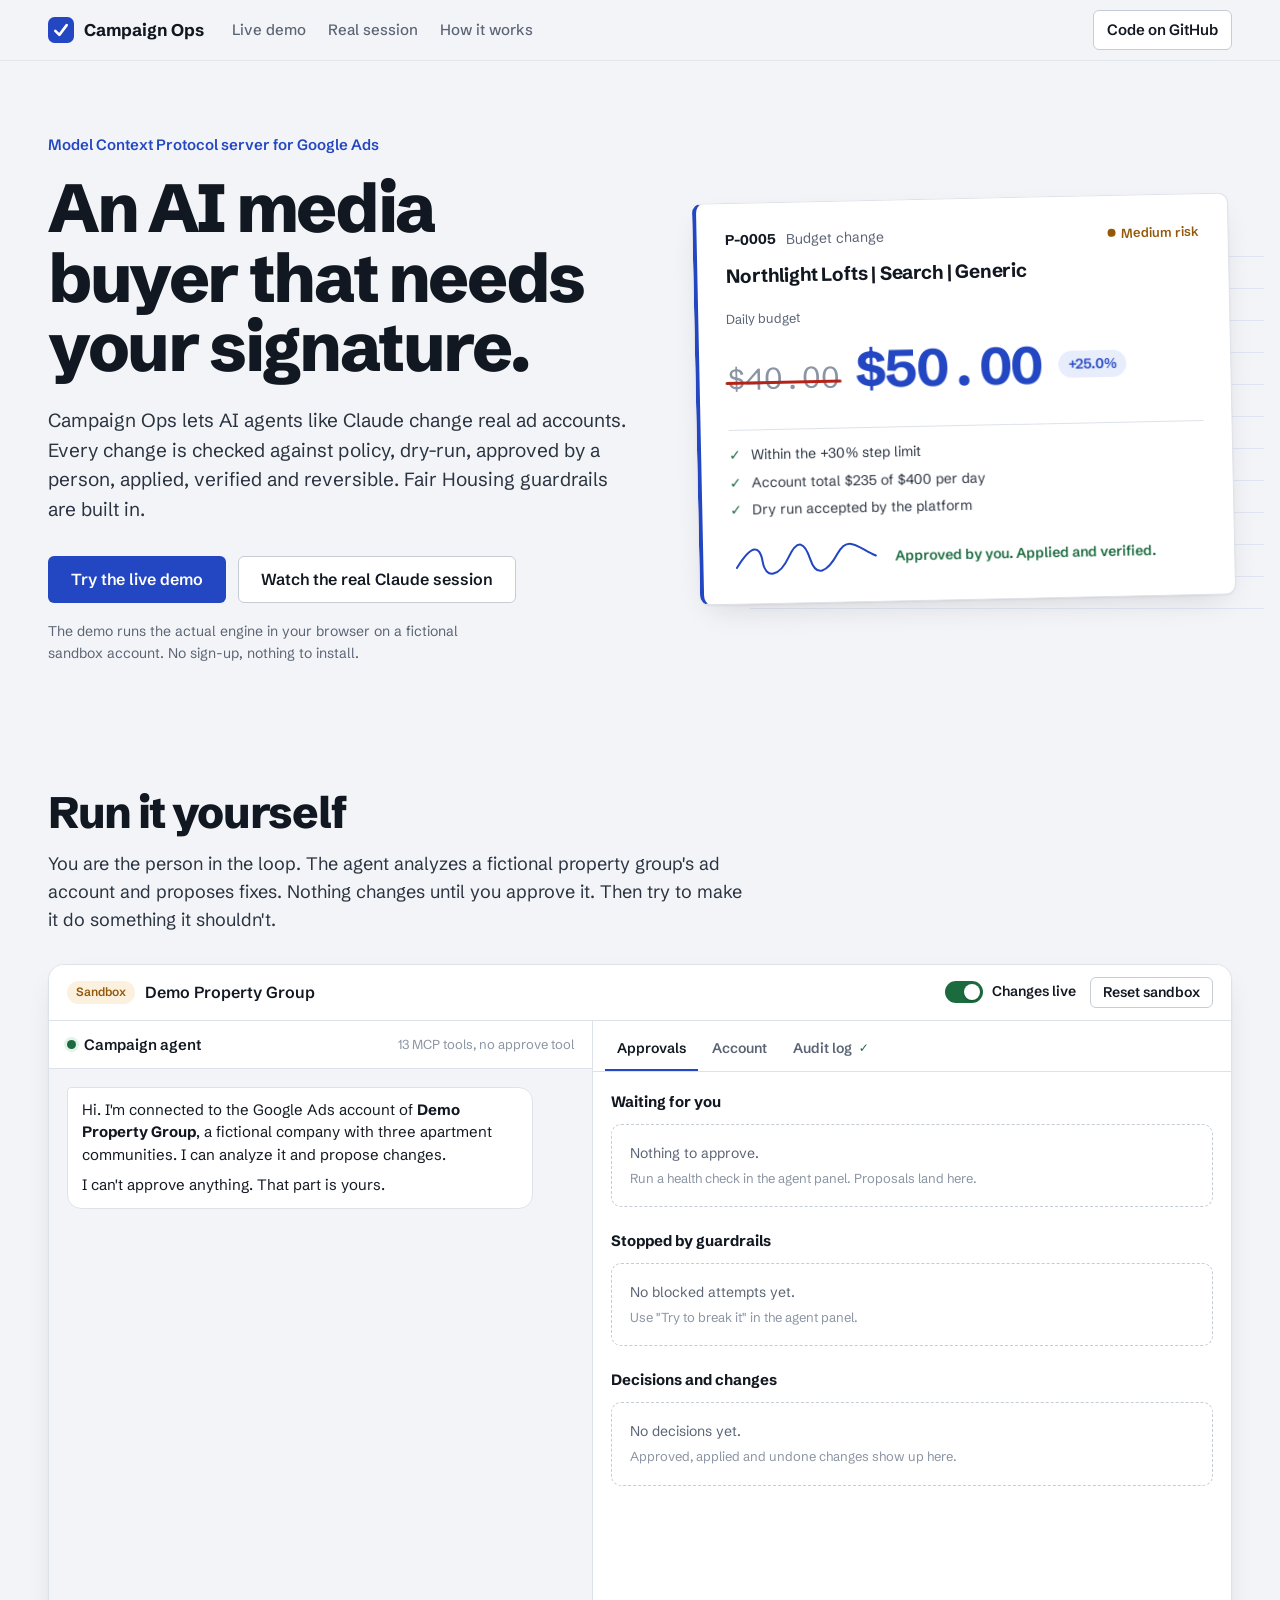
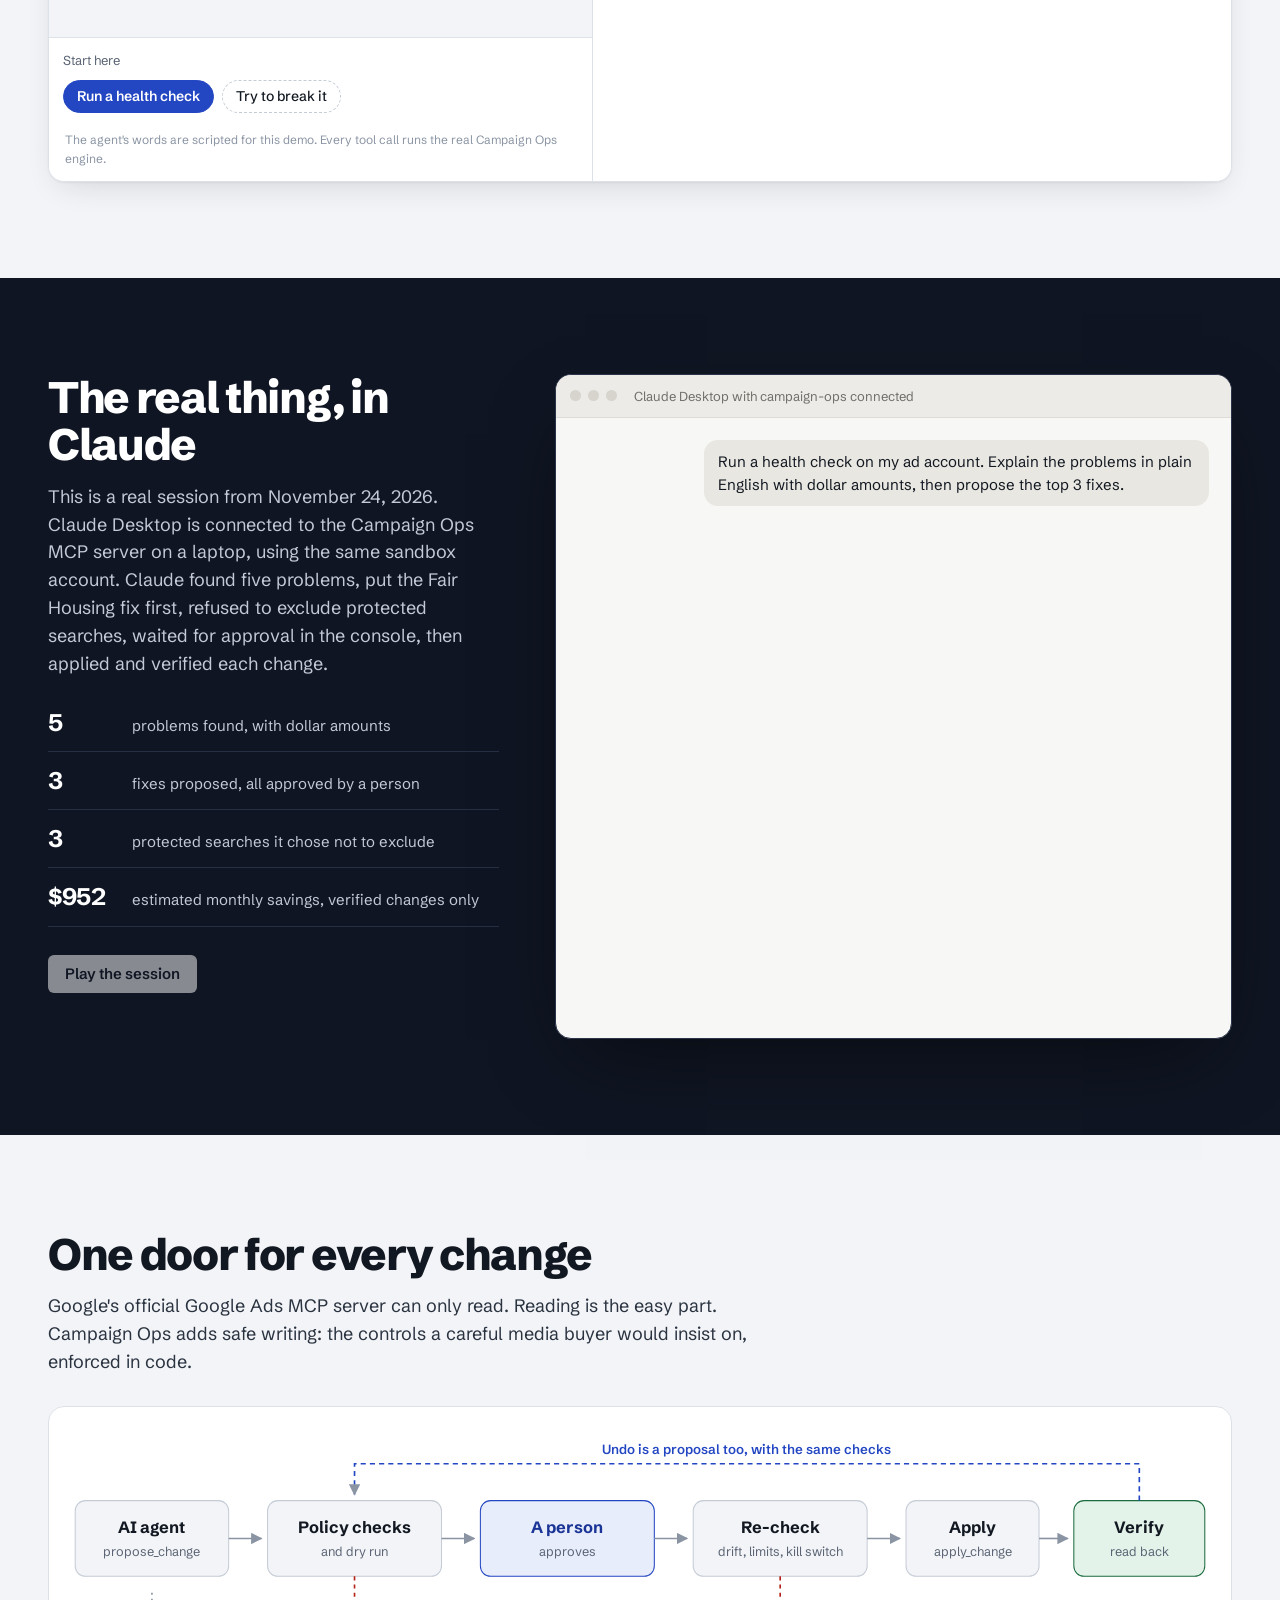
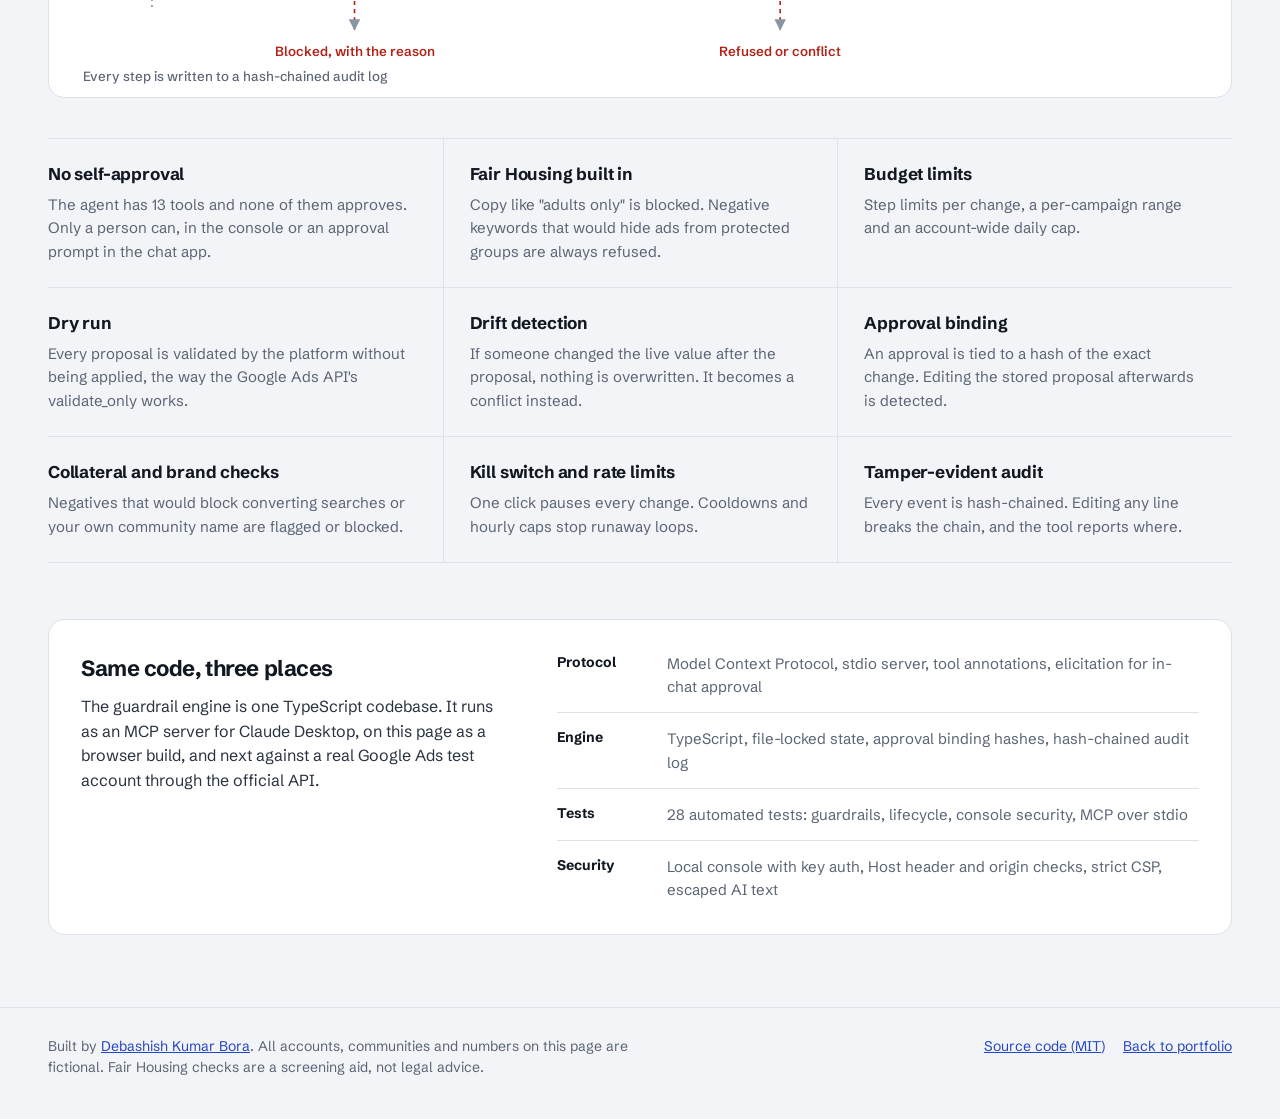
==== campaign-ops/index.html @ 470379c8 "Add files via upload" ====
<!doctype html>
<html lang="en">
<head>
  <meta charset="utf-8">
  <meta name="viewport" content="width=device-width, initial-scale=1, viewport-fit=cover">
  <meta name="color-scheme" content="light">
  <title>Campaign Ops Live Demo</title>
  <meta name="description" content="An MCP server that lets AI agents change Google Ads campaigns safely. Try the real guardrail engine in your browser: propose, approve, apply, verify, undo.">
  <meta property="og:title" content="Campaign Ops: an AI media buyer that needs your signature">
  <meta property="og:description" content="Try the real guardrail engine in your browser. Every change is checked, approved by a person, applied, verified and reversible.">
  <meta property="og:type" content="website">
  <link rel="icon" href="data:image/svg+xml,%3Csvg xmlns='http://www.w3.org/2000/svg' viewBox='0 0 32 32'%3E%3Crect width='32' height='32' rx='8' fill='%232346C2'/%3E%3Cpath d='M9 17l5 5 9-12' fill='none' stroke='white' stroke-width='3.2' stroke-linecap='round' stroke-linejoin='round'/%3E%3C/svg%3E">
  <link rel="preconnect" href="https://fonts.googleapis.com">
  <link rel="preconnect" href="https://fonts.gstatic.com" crossorigin>
  <link href="https://fonts.googleapis.com/css2?family=IBM+Plex+Mono:wght@400;500&family=Schibsted+Grotesk:wght@400;500;600;700;800&display=swap" rel="stylesheet">
  <link rel="stylesheet" href="app.css">
</head>
<body>
  <a class="skip" href="#demo">Skip to the live demo</a>

  <header class="top">
    <div class="wrap top-inner">
      <a class="mark" href="#top" aria-label="Campaign Ops home">
        <svg width="26" height="26" viewBox="0 0 32 32" aria-hidden="true"><rect width="32" height="32" rx="8" fill="currentColor"/><path d="M9 17l5 5 9-12" fill="none" stroke="#fff" stroke-width="3.2" stroke-linecap="round" stroke-linejoin="round"/></svg>
        <span>Campaign Ops</span>
      </a>
      <nav class="top-nav" aria-label="Page">
        <a href="#demo">Live demo</a>
        <a href="#replay">Real session</a>
        <a href="#how">How it works</a>
      </nav>
      <a class="top-cta" href="https://github.com/debashishkumarbora/campaign-ops-mcp" target="_blank" rel="noopener">Code on GitHub</a>
    </div>
  </header>

  <main id="top">
    <section class="hero">
      <div class="wrap hero-grid">
        <div class="hero-copy">
          <p class="kicker">Model Context Protocol server for Google Ads</p>
          <h1>An AI media buyer that needs your signature.</h1>
          <p class="lede">Campaign Ops lets AI agents like Claude change real ad accounts. Every change is checked against policy, dry-run, approved by a person, applied, verified and reversible. Fair Housing guardrails are built in.</p>
          <div class="hero-actions">
            <a class="btn btn-sign btn-lg" href="#demo">Try the live demo</a>
            <a class="btn btn-quiet btn-lg" href="#replay">Watch the real Claude session</a>
          </div>
          <p class="hero-note">The demo runs the actual engine in your browser on a fictional sandbox account. No sign-up, nothing to install.</p>
        </div>

        <div class="hero-art" aria-hidden="true">
          <div class="sheet-card">
            <div class="sheet-head"><span class="pid">P-0005</span><span class="type">Budget change</span><span class="risk risk-medium"><span class="dot"></span>Medium risk</span></div>
            <p class="sheet-target">Northlight Lofts | Search | Generic</p>
            <p class="sheet-field">Daily budget</p>
            <div class="sheet-values">
              <span class="h-was">$40.00<i></i></span>
              <span class="h-now">$50.00</span>
              <span class="h-delta">+25.0%</span>
            </div>
            <ul class="sheet-checks">
              <li><b>✓</b> Within the +30% step limit</li>
              <li><b>✓</b> Account total $235 of $400 per day</li>
              <li><b>✓</b> Dry run accepted by the platform</li>
            </ul>
            <div class="stamp">
              <svg viewBox="0 0 220 64"><path class="sig" d="M8 44 C 30 10, 42 10, 46 36 S 70 58, 84 30 S 108 8, 116 34 S 140 54, 156 26 S 186 18, 212 30" /></svg>
              <span class="stamp-label">Approved by you. Applied and verified.</span>
            </div>
          </div>
        </div>
      </div>
    </section>

    <section id="demo" class="demo" aria-labelledby="demo-title">
      <div class="wrap">
        <div class="section-head">
          <h2 id="demo-title">Run it yourself</h2>
          <p>You are the person in the loop. The agent analyzes a fictional property group's ad account and proposes fixes. Nothing changes until you approve it. Then try to make it do something it shouldn't.</p>
        </div>

        <div class="ws" id="ws">
          <div class="ws-bar">
            <div class="ws-acct">
              <span class="badge-sandbox">Sandbox</span>
              <span class="ws-acct-name">Demo Property Group</span>
            </div>
            <div class="ws-controls">
              <button class="switch" id="killBtn" type="button" aria-pressed="false">
                <span class="switch-track"><span class="switch-thumb"></span></span>
                <span class="switch-label" id="killLabel">Changes live</span>
              </button>
              <button class="btn btn-quiet btn-sm" id="resetBtn" type="button">Reset sandbox</button>
            </div>
          </div>

          <div class="ws-tabs" role="tablist" aria-label="Demo panels">
            <button role="tab" class="ws-tab" data-mtab="agent" aria-selected="true">Agent</button>
            <button role="tab" class="ws-tab" data-mtab="approvals" aria-selected="false">Approvals <span class="count-pill" data-count="pending" hidden>0</span></button>
            <button role="tab" class="ws-tab" data-mtab="account" aria-selected="false">Account</button>
            <button role="tab" class="ws-tab" data-mtab="audit" aria-selected="false">Audit</button>
          </div>

          <div class="ws-body" data-mtab-active="agent">
            <section class="pane pane-agent" data-pane="agent" aria-label="Agent">
              <div class="pane-head">
                <div class="agent-id"><span class="agent-dot"></span><span>Campaign agent</span></div>
                <span class="pane-sub">13 MCP tools, no approve tool</span>
              </div>
              <div class="chat" id="chat" aria-live="polite"></div>
              <div class="composer" id="composer"></div>
              <p class="disclose">The agent's words are scripted for this demo. Every tool call runs the real Campaign Ops engine.</p>
            </section>

            <section class="pane pane-side" aria-label="Approval console">
              <div class="side-tabs" role="tablist" aria-label="Console views">
                <button role="tab" class="side-tab" data-stab="approvals" aria-selected="true">Approvals <span class="count-pill" data-count="pending" hidden>0</span></button>
                <button role="tab" class="side-tab" data-stab="account" aria-selected="false">Account</button>
                <button role="tab" class="side-tab" data-stab="audit" aria-selected="false">Audit log <span class="chain-mini" id="chainMini">✓</span></button>
              </div>
              <div class="side-body">
                <div class="view" data-pane="approvals" id="viewApprovals"></div>
                <div class="view" data-pane="account" id="viewAccount" hidden></div>
                <div class="view" data-pane="audit" id="viewAudit" hidden></div>
              </div>
            </section>
          </div>
        </div>
      </div>
    </section>

    <section id="replay" class="replay" aria-labelledby="replay-title">
      <div class="wrap replay-grid">
        <div class="replay-copy">
          <h2 id="replay-title">The real thing, in Claude</h2>
          <p>This is a real session from November 24, 2026. Claude Desktop is connected to the Campaign Ops MCP server on a laptop, using the same sandbox account. Claude found five problems, put the Fair Housing fix first, refused to exclude protected searches, waited for approval in the console, then applied and verified each change.</p>
          <ul class="facts">
            <li><span>5</span> problems found, with dollar amounts</li>
            <li><span>3</span> fixes proposed, all approved by a person</li>
            <li><span>3</span> protected searches it chose not to exclude</li>
            <li><span>$952</span> estimated monthly savings, verified changes only</li>
          </ul>
          <button class="btn btn-sign" id="replayBtn" type="button">Play the session</button>
        </div>
        <div class="desk" aria-label="Recorded Claude Desktop session">
          <div class="desk-bar"><span></span><span></span><span></span><p>Claude Desktop with campaign-ops connected</p></div>
          <div class="desk-chat" id="replayChat"></div>
        </div>
      </div>
    </section>

    <section id="how" class="how" aria-labelledby="how-title">
      <div class="wrap">
        <div class="section-head">
          <h2 id="how-title">One door for every change</h2>
          <p>Google's official Google Ads MCP server can only read. Reading is the easy part. Campaign Ops adds safe writing: the controls a careful media buyer would insist on, enforced in code.</p>
        </div>

        <figure class="flow" aria-label="How a change flows">
          <svg viewBox="0 0 1120 250" role="img" aria-labelledby="flowTitle">
            <title id="flowTitle">Agent proposes, checks and dry run, a person approves, re-check, apply, verify. Failures are blocked with a reason.</title>
            <defs>
              <marker id="arr" viewBox="0 0 10 10" refX="9" refY="5" markerWidth="7" markerHeight="7" orient="auto-start-reverse"><path d="M0 0L10 5L0 10z" fill="#8A94A3"/></marker>
            </defs>
            <g class="fl-node"><rect x="8" y="70" width="150" height="74" rx="10"/><text x="83" y="102">AI agent</text><text class="fl-sub" x="83" y="124">propose_change</text></g>
            <g class="fl-node"><rect x="196" y="70" width="170" height="74" rx="10"/><text x="281" y="102">Policy checks</text><text class="fl-sub" x="281" y="124">and dry run</text></g>
            <g class="fl-node fl-human"><rect x="404" y="70" width="170" height="74" rx="10"/><text x="489" y="102">A person</text><text class="fl-sub" x="489" y="124">approves</text></g>
            <g class="fl-node"><rect x="612" y="70" width="170" height="74" rx="10"/><text x="697" y="102">Re-check</text><text class="fl-sub" x="697" y="124">drift, limits, kill switch</text></g>
            <g class="fl-node"><rect x="820" y="70" width="130" height="74" rx="10"/><text x="885" y="102">Apply</text><text class="fl-sub" x="885" y="124">apply_change</text></g>
            <g class="fl-node fl-ok"><rect x="984" y="70" width="128" height="74" rx="10"/><text x="1048" y="102">Verify</text><text class="fl-sub" x="1048" y="124">read back</text></g>
            <path class="fl-line" d="M158 107H190" marker-end="url(#arr)"/>
            <path class="fl-line" d="M366 107H398" marker-end="url(#arr)"/>
            <path class="fl-line" d="M574 107H606" marker-end="url(#arr)"/>
            <path class="fl-line" d="M782 107H814" marker-end="url(#arr)"/>
            <path class="fl-line" d="M950 107H978" marker-end="url(#arr)"/>
            <path class="fl-line fl-stop" d="M281 144V196" marker-end="url(#arr)"/>
            <path class="fl-line fl-stop" d="M697 144V196" marker-end="url(#arr)"/>
            <text class="fl-stoptext" x="281" y="222">Blocked, with the reason</text>
            <text class="fl-stoptext" x="697" y="222">Refused or conflict</text>
            <path class="fl-line fl-undo" d="M1048 70V34H281V64" marker-end="url(#arr)"/>
            <text class="fl-undotext" x="664" y="24">Undo is a proposal too, with the same checks</text>
            <path class="fl-line fl-audit" d="M83 160V178"/>
            <text class="fl-audittext" x="16" y="246">Every step is written to a hash-chained audit log</text>
          </svg>
        </figure>

        <div class="guards">
          <article><h3>No self-approval</h3><p>The agent has 13 tools and none of them approves. Only a person can, in the console or an approval prompt in the chat app.</p></article>
          <article><h3>Fair Housing built in</h3><p>Copy like "adults only" is blocked. Negative keywords that would hide ads from protected groups are always refused.</p></article>
          <article><h3>Budget limits</h3><p>Step limits per change, a per-campaign range and an account-wide daily cap.</p></article>
          <article><h3>Dry run</h3><p>Every proposal is validated by the platform without being applied, the way the Google Ads API's validate_only works.</p></article>
          <article><h3>Drift detection</h3><p>If someone changed the live value after the proposal, nothing is overwritten. It becomes a conflict instead.</p></article>
          <article><h3>Approval binding</h3><p>An approval is tied to a hash of the exact change. Editing the stored proposal afterwards is detected.</p></article>
          <article><h3>Collateral and brand checks</h3><p>Negatives that would block converting searches or your own community name are flagged or blocked.</p></article>
          <article><h3>Kill switch and rate limits</h3><p>One click pauses every change. Cooldowns and hourly caps stop runaway loops.</p></article>
          <article><h3>Tamper-evident audit</h3><p>Every event is hash-chained. Editing any line breaks the chain, and the tool reports where.</p></article>
        </div>

        <div class="stack">
          <div>
            <h3>Same code, three places</h3>
            <p>The guardrail engine is one TypeScript codebase. It runs as an MCP server for Claude Desktop, on this page as a browser build, and next against a real Google Ads test account through the official API.</p>
          </div>
          <dl class="specs">
            <div><dt>Protocol</dt><dd>Model Context Protocol, stdio server, tool annotations, elicitation for in-chat approval</dd></div>
            <div><dt>Engine</dt><dd>TypeScript, file-locked state, approval binding hashes, hash-chained audit log</dd></div>
            <div><dt>Tests</dt><dd>28 automated tests: guardrails, lifecycle, console security, MCP over stdio</dd></div>
            <div><dt>Security</dt><dd>Local console with key auth, Host header and origin checks, strict CSP, escaped AI text</dd></div>
          </dl>
        </div>
      </div>
    </section>
  </main>

  <footer class="foot">
    <div class="wrap foot-inner">
      <p>Built by <a href="../">Debashish Kumar Bora</a>. All accounts, communities and numbers on this page are fictional. Fair Housing checks are a screening aid, not legal advice.</p>
      <p><a href="https://github.com/debashishkumarbora/campaign-ops-mcp" target="_blank" rel="noopener">Source code (MIT)</a><a href="../">Back to portfolio</a></p>
    </div>
  </footer>

  <div class="toasts" id="toasts" role="status" aria-live="polite"></div>

  <script src="engine.js"></script>
  <script src="replay.js"></script>
  <script src="app.js"></script>
</body>
</html>
---- campaign-ops/app.css ----
/* Campaign Ops live demo.
   Concept: a sign-off sheet. The old value is struck through in red pen,
   the new value is written in signature ink, and nothing ships without a signature. */

:root {
  --paper: #f3f4f7;
  --paper-2: #eaedf2;
  --sheet: #ffffff;
  --ink: #121821;
  --ink-2: #2a3340;
  --muted: #5a6474;
  --faint: #8a94a3;
  --rule: #dde2e9;
  --rule-strong: #c5ccd6;
  --sign: #2346c2;
  --sign-deep: #1a3596;
  --sign-soft: #e8edfc;
  --stop: #b42318;
  --stop-soft: #fbeae8;
  --caution: #94580a;
  --caution-soft: #fcf1de;
  --ok: #1b6b3e;
  --ok-soft: #e4f3ea;
  --night: #0f1522;
  --r-sm: 6px;
  --r-md: 10px;
  --r-lg: 16px;
  --sans: "Schibsted Grotesk", "Segoe UI", system-ui, -apple-system, Roboto, Arial, sans-serif;
  --mono: "IBM Plex Mono", ui-monospace, Consolas, Menlo, monospace;
  --shadow: 0 1px 2px rgba(18, 24, 33, 0.05), 0 12px 32px -12px rgba(18, 24, 33, 0.16);
}

* { box-sizing: border-box; }
[hidden] { display: none !important; }
html { scroll-behavior: smooth; -webkit-text-size-adjust: 100%; }
html, body { margin: 0; }
body {
  background: var(--paper);
  color: var(--ink);
  font: 16px/1.55 var(--sans);
  -webkit-font-smoothing: antialiased;
  overflow-x: hidden;
}
img, svg { max-width: 100%; }
a { color: var(--sign); }
button { font: inherit; color: inherit; }
.num { font-variant-numeric: tabular-nums; }

.wrap { max-width: 1240px; margin: 0 auto; padding: 0 28px; }

.skip { position: absolute; left: -999px; top: 8px; background: var(--ink); color: #fff; padding: 8px 14px; border-radius: var(--r-sm); z-index: 50; }
.skip:focus { left: 12px; }

:focus-visible { outline: 3px solid color-mix(in srgb, var(--sign) 50%, transparent); outline-offset: 2px; }

/* ---------- buttons ---------- */

.btn {
  display: inline-flex; align-items: center; justify-content: center; gap: 8px;
  border-radius: var(--r-sm); border: 1px solid transparent;
  padding: 9px 16px; font-weight: 600; font-size: 15px; line-height: 1.2;
  cursor: pointer; text-decoration: none; white-space: nowrap;
  transition: background-color 120ms ease, border-color 120ms ease, transform 120ms ease;
}
.btn:active:not(:disabled) { transform: translateY(1px); }
.btn:disabled { opacity: 0.5; cursor: not-allowed; }
.btn-lg { padding: 13px 22px; font-size: 16px; }
.btn-sm { padding: 6px 12px; font-size: 14px; }
.btn-xs { padding: 4px 10px; font-size: 13px; }
.btn-sign { background: var(--sign); color: #fff; }
.btn-sign:hover:not(:disabled) { background: var(--sign-deep); }
.btn-quiet { background: var(--sheet); border-color: var(--rule-strong); color: var(--ink); }
.btn-quiet:hover:not(:disabled) { border-color: var(--muted); }
.btn-stop { background: transparent; border-color: var(--stop); color: var(--stop); }
.btn-stop:hover:not(:disabled) { background: var(--stop-soft); }
.btn.is-confirm { box-shadow: 0 0 0 3px color-mix(in srgb, currentColor 25%, transparent); }

/* ---------- top bar ---------- */

.top { position: sticky; top: 0; z-index: 20; background: color-mix(in srgb, var(--paper) 88%, transparent); backdrop-filter: saturate(1.4) blur(10px); border-bottom: 1px solid color-mix(in srgb, var(--rule) 70%, transparent); }
.top-inner { display: flex; align-items: center; gap: 28px; height: 60px; }
.mark { display: inline-flex; align-items: center; gap: 10px; color: var(--sign); text-decoration: none; }
.mark span { color: var(--ink); font-weight: 700; font-size: 17px; letter-spacing: -0.01em; }
.top-nav { display: flex; gap: 22px; margin-right: auto; }
.top-nav a { color: var(--muted); text-decoration: none; font-size: 15px; font-weight: 500; }
.top-nav a:hover { color: var(--ink); }
.top-cta { color: var(--ink); font-weight: 600; font-size: 15px; text-decoration: none; border: 1px solid var(--rule-strong); border-radius: var(--r-sm); padding: 7px 13px; background: var(--sheet); }
.top-cta:hover { border-color: var(--muted); }

/* ---------- hero ---------- */

.hero { padding: 72px 0 84px; }
.hero-grid { display: grid; grid-template-columns: minmax(0, 1.05fr) minmax(0, 0.95fr); gap: 56px; align-items: center; }
.kicker { margin: 0 0 18px; color: var(--sign); font-weight: 600; font-size: 15px; }
.hero h1 { margin: 0; font-size: clamp(40px, 5.6vw, 68px); line-height: 1.02; letter-spacing: -0.035em; font-weight: 800; max-width: 13ch; }
.lede { margin: 24px 0 0; font-size: 19px; line-height: 1.55; color: var(--ink-2); max-width: 56ch; }
.hero-actions { display: flex; gap: 12px; flex-wrap: wrap; margin-top: 32px; }
.hero-note { margin: 18px 0 0; color: var(--muted); font-size: 14px; max-width: 52ch; }

.hero-art { position: relative; }
.hero-art::before {
  content: ""; position: absolute; inset: 8% -6% -10% 10%;
  background: repeating-linear-gradient(0deg, transparent 0 31px, color-mix(in srgb, var(--sign) 9%, transparent) 31px 32px);
  border-radius: var(--r-lg); z-index: 0;
}
.sheet-card { position: relative; z-index: 1; background: var(--sheet); border: 1px solid var(--rule); border-left: 4px solid var(--sign); border-radius: var(--r-md); padding: 26px 28px 22px; box-shadow: var(--shadow); transform: rotate(-1.2deg); }
.sheet-head { display: flex; align-items: center; gap: 10px; font-size: 14px; color: var(--muted); }
.sheet-head .risk { margin-left: auto; }
.sheet-target { margin: 10px 0 0; font-weight: 700; font-size: 19px; letter-spacing: -0.01em; }
.sheet-field { margin: 18px 0 2px; color: var(--muted); font-size: 13px; }
.sheet-values { display: flex; align-items: baseline; gap: 16px; flex-wrap: wrap; }
.h-was { position: relative; font-size: 30px; color: var(--faint); font-variant-numeric: tabular-nums; }
.h-was i { position: absolute; left: -2px; right: -2px; top: 54%; height: 2.5px; background: var(--stop); border-radius: 2px; transform-origin: left center; animation: strike 520ms 500ms cubic-bezier(.6,.1,.3,1) both; }
.h-now { font-size: 52px; font-weight: 700; color: var(--sign); letter-spacing: -0.03em; font-variant-numeric: tabular-nums; animation: inkIn 600ms 950ms ease-out both; }
.h-delta { align-self: center; font-size: 14px; font-weight: 600; color: var(--sign); background: var(--sign-soft); border-radius: 999px; padding: 3px 10px; animation: inkIn 400ms 1350ms ease-out both; }
.sheet-checks { list-style: none; margin: 18px 0 0; padding: 14px 0 0; border-top: 1px solid var(--rule); display: grid; gap: 6px; font-size: 14px; color: var(--ink-2); }
.sheet-checks b { color: var(--ok); margin-right: 6px; }
.sheet-checks li { animation: inkIn 320ms ease-out both; }
.sheet-checks li:nth-child(1) { animation-delay: 1500ms; }
.sheet-checks li:nth-child(2) { animation-delay: 1650ms; }
.sheet-checks li:nth-child(3) { animation-delay: 1800ms; }
.stamp { margin-top: 16px; display: flex; align-items: center; gap: 14px; }
.stamp svg { width: 150px; height: 44px; flex: none; }
.sig { fill: none; stroke: var(--sign); stroke-width: 3; stroke-linecap: round; stroke-linejoin: round; stroke-dasharray: 520; stroke-dashoffset: 520; animation: sign 1100ms 2050ms ease-in-out forwards; }
.stamp-label { font-size: 14px; font-weight: 600; color: var(--ok); animation: inkIn 400ms 3050ms ease-out both; }

@keyframes strike { from { transform: scaleX(0); } to { transform: scaleX(1); } }
@keyframes inkIn { from { opacity: 0; transform: translateY(4px); } to { opacity: 1; transform: none; } }
@keyframes sign { to { stroke-dashoffset: 0; } }

/* ---------- section heads ---------- */

.section-head { max-width: 760px; margin-bottom: 30px; }
.section-head h2, .replay-copy h2 { margin: 0; font-size: clamp(30px, 3.6vw, 44px); line-height: 1.08; letter-spacing: -0.03em; font-weight: 800; }
.section-head p, .replay-copy > p { margin: 14px 0 0; font-size: 18px; color: var(--ink-2); max-width: 64ch; }

/* ---------- workspace ---------- */

.demo { padding: 40px 0 96px; }
.ws { background: var(--sheet); border: 1px solid var(--rule); border-radius: var(--r-lg); box-shadow: var(--shadow); overflow: hidden; }
.ws-bar { display: flex; align-items: center; gap: 16px; padding: 12px 18px; border-bottom: 1px solid var(--rule); background: linear-gradient(var(--sheet), var(--sheet)); flex-wrap: wrap; }
.ws-acct { display: flex; align-items: center; gap: 10px; margin-right: auto; min-width: 0; }
.ws-acct-name { font-weight: 600; white-space: nowrap; overflow: hidden; text-overflow: ellipsis; }
.badge-sandbox { font-size: 12px; font-weight: 600; color: var(--caution); background: var(--caution-soft); border-radius: 999px; padding: 2px 9px; }
.ws-controls { display: flex; align-items: center; gap: 12px; }

.switch { display: inline-flex; align-items: center; gap: 9px; background: none; border: 0; padding: 4px 2px; cursor: pointer; font-weight: 600; font-size: 14px; }
.switch-track { width: 38px; height: 22px; border-radius: 999px; background: var(--ok); position: relative; transition: background-color 160ms ease; flex: none; }
.switch-thumb { position: absolute; top: 3px; left: 19px; width: 16px; height: 16px; border-radius: 50%; background: #fff; transition: left 160ms ease; box-shadow: 0 1px 2px rgba(0,0,0,.25); }
.switch[aria-pressed="true"] .switch-track { background: var(--stop); }
.switch[aria-pressed="true"] .switch-thumb { left: 3px; }
.switch[aria-pressed="true"] .switch-label { color: var(--stop); }

.ws-tabs { display: none; }
.ws-body { display: grid; grid-template-columns: minmax(0, 0.92fr) minmax(0, 1.08fr); height: 760px; }

.pane { display: flex; flex-direction: column; min-height: 0; }
.pane-agent { border-right: 1px solid var(--rule); background: var(--paper); }
.pane-head { display: flex; align-items: center; justify-content: space-between; gap: 10px; padding: 12px 18px; border-bottom: 1px solid var(--rule); background: var(--sheet); }
.agent-id { display: flex; align-items: center; gap: 8px; font-weight: 600; font-size: 15px; }
.agent-dot { width: 9px; height: 9px; border-radius: 50%; background: var(--ok); box-shadow: 0 0 0 3px var(--ok-soft); }
.pane-sub { color: var(--faint); font-size: 13px; }

/* chat */
.chat { flex: 1; overflow-y: auto; padding: 18px 18px 8px; display: flex; flex-direction: column; gap: 12px; scroll-behavior: smooth; overscroll-behavior: contain; }
.chat > * { flex-shrink: 0; }
.msg { max-width: 92%; font-size: 15px; line-height: 1.5; animation: inkIn 260ms ease-out both; }
.msg p { margin: 0; }
.msg p + p, .msg p + ul, .msg ul + p, .msg p + .finds, .msg .finds + p { margin-top: 8px; }
.msg-agent { align-self: flex-start; background: var(--sheet); border: 1px solid var(--rule); border-radius: 4px 14px 14px 14px; padding: 11px 14px; }
.msg-you { align-self: flex-end; background: var(--ink); color: #fff; border-radius: 14px 4px 14px 14px; padding: 9px 14px; }
.msg-sys { align-self: center; color: var(--muted); font-size: 13px; text-align: center; max-width: 90%; }
.msg ul { margin: 0; padding-left: 18px; }
.msg li + li { margin-top: 4px; }
.msg strong { font-weight: 700; }
.msg .q { color: var(--sign); font-weight: 600; }

.finds { display: grid; gap: 6px; margin: 0; padding: 0; list-style: none; }
.finds li { display: grid; grid-template-columns: 10px minmax(0, 1fr); gap: 10px; padding: 8px 10px; border-radius: var(--r-sm); background: var(--paper); }
.finds .sev { width: 8px; height: 8px; border-radius: 50%; margin-top: 7px; }
.sev-high { background: var(--stop); }
.sev-medium { background: var(--caution); }
.finds .ft { font-weight: 600; font-size: 14px; }
.finds .fi { display: block; color: var(--muted); font-size: 13px; }

.tool { align-self: flex-start; max-width: 92%; border: 1px solid var(--rule); background: var(--sheet); border-radius: var(--r-md); font-size: 13px; animation: inkIn 200ms ease-out both; overflow: hidden; }
.tool summary { list-style: none; display: flex; align-items: center; gap: 10px; padding: 7px 11px; cursor: pointer; }
.tool summary::-webkit-details-marker { display: none; }
.tool .tname { font-family: var(--mono); font-weight: 500; color: var(--ink); }
.tool .tsum { color: var(--muted); white-space: nowrap; overflow: hidden; text-overflow: ellipsis; min-width: 0; }
.tool .tstat { margin-left: auto; font-weight: 600; white-space: nowrap; }
.tool .spin { width: 12px; height: 12px; border: 2px solid var(--rule-strong); border-top-color: var(--sign); border-radius: 50%; animation: spin 700ms linear infinite; flex: none; }
.tool .ticon { width: 18px; height: 18px; border-radius: 5px; display: inline-flex; align-items: center; justify-content: center; background: var(--sign-soft); color: var(--sign); font-size: 11px; font-weight: 700; flex: none; }
.tstat.ok { color: var(--ok); }
.tstat.bad { color: var(--stop); }
.tstat.warn { color: var(--caution); }
.tstat.info { color: var(--sign); }
.tool pre { margin: 0; padding: 10px 12px; border-top: 1px solid var(--rule); background: var(--paper); font: 12px/1.5 var(--mono); color: var(--ink-2); white-space: pre-wrap; word-break: break-word; max-height: 240px; overflow: auto; }
@keyframes spin { to { transform: rotate(360deg); } }

.typing { align-self: flex-start; display: inline-flex; gap: 4px; padding: 12px 14px; background: var(--sheet); border: 1px solid var(--rule); border-radius: 4px 14px 14px 14px; }
.typing i { width: 6px; height: 6px; border-radius: 50%; background: var(--faint); animation: blink 1s infinite ease-in-out; }
.typing i:nth-child(2) { animation-delay: 150ms; }
.typing i:nth-child(3) { animation-delay: 300ms; }
@keyframes blink { 0%, 80%, 100% { opacity: 0.3; transform: none; } 40% { opacity: 1; transform: translateY(-2px); } }

.inline-act { margin-top: 10px; display: flex; gap: 8px; flex-wrap: wrap; }

/* composer */
.composer { border-top: 1px solid var(--rule); background: var(--sheet); padding: 12px 14px 10px; display: grid; gap: 10px; }
.composer-label { font-size: 13px; color: var(--muted); margin: 0; }
.chips { display: flex; flex-wrap: wrap; gap: 8px; }
.chips.is-attacks { max-height: 128px; overflow-y: auto; padding: 2px; }
.chips.is-attacks .chip { font-size: 13px; padding: 6px 11px; }
.chip { border: 1px solid var(--rule-strong); background: var(--sheet); border-radius: 999px; padding: 7px 13px; font-size: 14px; font-weight: 500; cursor: pointer; text-align: left; line-height: 1.25; }
.chip:hover:not(:disabled) { border-color: var(--sign); color: var(--sign); }
.chip:disabled { opacity: 0.45; cursor: not-allowed; }
.chip-primary { background: var(--sign); border-color: var(--sign); color: #fff; font-weight: 600; }
.chip-primary:hover:not(:disabled) { background: var(--sign-deep); color: #fff; }
.chip-attack { border-style: dashed; }
.chip-attack:hover:not(:disabled) { border-color: var(--stop); color: var(--stop); }
.chip.is-done { border-style: solid; background: var(--paper); color: var(--faint); }
.disclose { margin: 0; padding: 8px 16px 12px; font-size: 12px; color: var(--faint); background: var(--sheet); }

/* side pane */
.pane-side { background: var(--sheet); }
.side-tabs { display: flex; gap: 2px; padding: 8px 12px 0; border-bottom: 1px solid var(--rule); }
.side-tab { background: none; border: 0; border-bottom: 2px solid transparent; padding: 9px 12px 10px; font-weight: 600; font-size: 14px; color: var(--muted); cursor: pointer; display: inline-flex; align-items: center; gap: 7px; }
.side-tab[aria-selected="true"] { color: var(--ink); border-bottom-color: var(--sign); }
.count-pill { min-width: 20px; height: 20px; padding: 0 6px; border-radius: 999px; background: var(--sign); color: #fff; font-size: 12px; font-weight: 700; display: inline-flex; align-items: center; justify-content: center; }
.count-pill.bump { animation: bump 600ms ease-out; }
@keyframes bump { 0% { transform: scale(1); } 30% { transform: scale(1.35); } 100% { transform: scale(1); } }
.chain-mini { font-size: 12px; color: var(--ok); }
.chain-mini.bad { color: var(--stop); }
.side-body { flex: 1; overflow-y: auto; overscroll-behavior: contain; }
.view { padding: 18px; }
.view h3 { margin: 22px 0 10px; font-size: 15px; font-weight: 700; display: flex; align-items: baseline; gap: 8px; }
.view h3:first-child { margin-top: 0; }
.view h3 .c { color: var(--faint); font-weight: 500; }

/* slips */
.slip { background: var(--sheet); border: 1px solid var(--rule); border-left: 3px solid var(--sign); border-radius: var(--r-md); padding: 16px 18px 14px; }
.slip + .slip { margin-top: 12px; }
.slip.is-new { animation: arrive 1100ms ease-out; }
@keyframes arrive { 0% { box-shadow: 0 0 0 8px var(--sign-soft); transform: translateY(-6px); } 100% { box-shadow: 0 0 0 0 transparent; transform: none; } }
.slip-head { display: flex; align-items: center; gap: 10px; flex-wrap: wrap; font-size: 13px; color: var(--muted); }
.slip-head .grow { flex: 1; }
.pid { font-weight: 700; color: var(--ink); font-variant-numeric: tabular-nums; }
.risk { display: inline-flex; align-items: center; gap: 6px; font-size: 13px; font-weight: 600; }
.risk .dot { width: 8px; height: 8px; border-radius: 50%; }
.risk-low { color: var(--ok); } .risk-low .dot { background: var(--ok); }
.risk-medium { color: var(--caution); } .risk-medium .dot { background: var(--caution); }
.risk-high { color: var(--stop); } .risk-high .dot { background: var(--stop); }
.target { margin: 8px 0 0; font-weight: 700; font-size: 16px; letter-spacing: -0.005em; }
.redline { margin: 12px 0 4px; }
.field { display: block; color: var(--muted); font-size: 12px; margin-bottom: 3px; }
.values { display: flex; align-items: baseline; gap: 12px; flex-wrap: wrap; }
.was { font-size: 22px; color: var(--faint); text-decoration: line-through; text-decoration-color: var(--stop); text-decoration-thickness: 2px; }
.arrow { color: var(--faint); align-self: center; display: inline-flex; }
.now { font-size: 34px; font-weight: 700; color: var(--sign); letter-spacing: -0.025em; text-decoration: none; line-height: 1.1; }
.delta { align-self: center; font-size: 13px; font-weight: 600; color: var(--sign); background: var(--sign-soft); border-radius: 999px; padding: 2px 9px; }
.kw { list-style: none; margin: 4px 0 0; padding: 0; display: flex; flex-wrap: wrap; gap: 6px; }
.kw li { display: inline-flex; align-items: center; gap: 5px; border-radius: 999px; padding: 4px 11px 4px 9px; font-size: 14px; }
.kw li.add { background: var(--sign-soft); color: var(--sign); }
.kw li.remove { background: var(--stop-soft); color: var(--stop); text-decoration: line-through; }
.kw .sign { font-weight: 700; }
.copy { display: grid; gap: 8px; margin-top: 4px; }
.copyline { display: grid; grid-template-columns: 92px minmax(0, 1fr); column-gap: 12px; row-gap: 1px; font-size: 14px; }
.copyfield { grid-row: span 2; color: var(--muted); font-size: 12px; padding-top: 2px; }
.copyline del { color: var(--stop); text-decoration-thickness: 1.5px; }
.copyline ins { color: var(--sign); text-decoration: underline; text-decoration-color: color-mix(in srgb, var(--sign) 40%, transparent); text-underline-offset: 3px; font-weight: 600; }
.why { margin: 10px 0 0; padding: 1px 0 1px 12px; border-left: 2px solid var(--rule-strong); font-size: 14px; color: var(--ink-2); }
.byline { margin: 6px 0 0; color: var(--faint); font-size: 12px; }
.checks { list-style: none; margin: 12px 0 0; padding: 11px 0 0; border-top: 1px solid var(--rule); display: grid; grid-template-columns: repeat(2, minmax(0, 1fr)); gap: 6px 18px; }
.check { display: grid; grid-template-columns: 16px minmax(0, 1fr); gap: 6px; font-size: 13px; line-height: 1.4; }
.check.is-wide { grid-column: 1 / -1; }
.mark-c { font-weight: 700; text-align: center; }
.check.pass .mark-c { color: var(--ok); }
.check.warn .mark-c, .check.warn .label { color: var(--caution); }
.check.fail .mark-c, .check.fail .label { color: var(--stop); }
.check .label { font-weight: 600; }
.check .detail { display: block; color: var(--muted); font-size: 12px; }
.actions { display: flex; align-items: center; gap: 8px; margin-top: 14px; flex-wrap: wrap; }
.note { flex: 1; min-width: 140px; border: 1px solid var(--rule-strong); border-radius: var(--r-sm); padding: 7px 10px; font: inherit; font-size: 14px; background: var(--sheet); color: var(--ink); }

.empty { border: 1px dashed var(--rule-strong); border-radius: var(--r-md); padding: 18px; color: var(--muted); font-size: 14px; }
.empty p { margin: 0; }
.empty p + p { margin-top: 4px; font-size: 13px; color: var(--faint); }

.list { list-style: none; margin: 0; padding: 0; border: 1px solid var(--rule); border-radius: var(--r-md); overflow: hidden; }
.list > li { padding: 11px 14px; display: grid; grid-template-columns: auto minmax(0, 1fr) auto; gap: 2px 12px; align-items: start; font-size: 14px; }
.list > li + li { border-top: 1px solid var(--rule); }
.list .what { margin: 0; }
.list .sub { margin: 2px 0 0; font-size: 13px; color: var(--muted); }
.list .end { display: flex; flex-direction: column; align-items: flex-end; gap: 6px; }
.list .when { color: var(--faint); font-size: 12px; white-space: nowrap; }
.list.stopped .sub { color: var(--stop); }
.state { font-weight: 600; font-size: 13px; }
.state.ok { color: var(--ok); } .state.bad { color: var(--stop); } .state.warn { color: var(--caution); } .state.info { color: var(--sign); } .state.muted { color: var(--faint); }

/* account view */
.kpis { margin: 0 0 14px; color: var(--muted); font-size: 14px; }
.kpis strong { color: var(--ink); }
.tbl-wrap { border: 1px solid var(--rule); border-radius: var(--r-md); overflow-x: auto; }
.tbl { width: 100%; border-collapse: collapse; font-size: 13px; font-variant-numeric: tabular-nums; }
.tbl th { text-align: left; font-weight: 600; color: var(--muted); padding: 9px 10px; border-bottom: 1px solid var(--rule); background: var(--paper); white-space: nowrap; }
.tbl td { padding: 9px 10px; border-bottom: 1px solid var(--rule); vertical-align: top; }
.tbl tr:last-child td { border-bottom: 0; }
.tbl td.r, .tbl th.r { text-align: right; }
.tbl .cname { font-weight: 600; }
.tbl .cname small { display: block; color: var(--faint); font-weight: 400; }
.tbl tr.flash td { animation: rowflash 2.2s ease-out; }
@keyframes rowflash { 0% { background: var(--sign-soft); } 100% { background: transparent; } }
.pill { display: inline-block; font-size: 12px; font-weight: 600; border-radius: 999px; padding: 1px 8px; }
.pill-on { color: var(--ok); background: var(--ok-soft); }
.pill-off { color: var(--muted); background: var(--paper-2); }
.adcard { border: 1px solid var(--rule); border-radius: var(--r-md); padding: 14px 16px; font-size: 14px; }
.adcard + .adcard { margin-top: 10px; }
.adhead { display: flex; justify-content: space-between; gap: 10px; align-items: center; font-size: 13px; color: var(--muted); }
.adh { margin: 8px 0 0; color: var(--sign-deep); font-weight: 600; }
.add { margin: 4px 0 0; color: var(--ink-2); }
.fh-ok { color: var(--ok); font-weight: 600; }
.fh-warn { color: var(--caution); font-weight: 600; }
.fh-block { color: var(--stop); font-weight: 600; }
.negs { display: flex; flex-wrap: wrap; gap: 6px; margin-top: 6px; }
.negs span { font-size: 12px; background: var(--paper); border: 1px solid var(--rule); border-radius: 999px; padding: 2px 9px; }

/* audit view */
.chainbar { display: flex; align-items: center; justify-content: space-between; gap: 12px; padding: 12px 14px; border-radius: var(--r-md); background: var(--ok-soft); color: var(--ok); font-weight: 600; font-size: 14px; margin-bottom: 14px; flex-wrap: wrap; }
.chainbar.bad { background: var(--stop-soft); color: var(--stop); }
.audit > li { grid-template-columns: 30px minmax(0, 1fr) auto; }
.audit .seq { color: var(--faint); font-variant-numeric: tabular-nums; }
.audit .hash { font-family: var(--mono); color: var(--faint); font-size: 11px; }

/* ---------- replay ---------- */

.replay { background: var(--night); color: #e8ebf2; padding: 96px 0; }
.replay-grid { display: grid; grid-template-columns: minmax(0, 0.8fr) minmax(0, 1.2fr); gap: 56px; align-items: start; }
.replay-copy h2 { color: #fff; }
.replay-copy > p { color: #c3c9d6; }
.facts { list-style: none; margin: 26px 0 28px; padding: 0; display: grid; gap: 10px; }
.facts li { display: grid; grid-template-columns: 72px minmax(0, 1fr); align-items: baseline; gap: 12px; color: #c3c9d6; font-size: 15px; padding-bottom: 10px; border-bottom: 1px solid #263045; }
.facts span { color: #fff; font-weight: 700; font-size: 24px; letter-spacing: -0.02em; font-variant-numeric: tabular-nums; }
.replay .btn-sign { background: #fff; color: var(--night); }
.replay .btn-sign:hover:not(:disabled) { background: #dfe5f5; }

.desk { background: #f7f7f5; color: var(--ink); border-radius: var(--r-lg); overflow: hidden; box-shadow: 0 30px 80px -30px rgba(0,0,0,.6); border: 1px solid #2a3348; }
.desk-bar { display: flex; align-items: center; gap: 7px; padding: 11px 14px; background: #ecebe7; border-bottom: 1px solid #dddcd6; }
.desk-bar span { width: 11px; height: 11px; border-radius: 50%; background: #d6d4cd; }
.desk-bar p { margin: 0 0 0 10px; font-size: 13px; color: #6f6e69; }
.desk-chat { height: 620px; overflow-y: auto; padding: 22px; display: flex; flex-direction: column; gap: 14px; overscroll-behavior: contain; }
.desk-chat > * { flex-shrink: 0; }
.rp-you { align-self: flex-end; background: #e9e7e1; border-radius: 14px; padding: 10px 14px; max-width: 80%; font-size: 15px; }
.rp-claude { align-self: stretch; font-size: 15px; line-height: 1.6; color: #24231f; }
.rp-claude p { margin: 0 0 8px; }
.rp-claude h4 { margin: 14px 0 6px; font-size: 15px; }
.rp-claude table { width: 100%; border-collapse: collapse; font-size: 13px; margin: 6px 0 10px; }
.rp-claude th, .rp-claude td { text-align: left; padding: 6px 8px; border-bottom: 1px solid #e2e0da; vertical-align: top; }
.rp-claude th { color: #6f6e69; font-weight: 600; }
.rp-tools { display: flex; flex-wrap: wrap; gap: 6px; }
.rp-tool { font: 12px/1 var(--mono); padding: 6px 9px; border-radius: 6px; background: #ecebe7; color: #4b4a45; border: 1px solid #dddcd6; }
.rp-tool b { color: #1b6b3e; font-weight: 500; margin-left: 6px; }
.rp-note { align-self: center; font-size: 12px; color: #8b8a84; }
.rp-empty { margin: auto; text-align: center; color: #8b8a84; font-size: 15px; max-width: 34ch; }
.rp-in { animation: inkIn 320ms ease-out both; }

/* ---------- how ---------- */

.how { padding: 96px 0 72px; }
.flow { margin: 10px 0 40px; background: var(--sheet); border: 1px solid var(--rule); border-radius: var(--r-lg); padding: 22px 18px 12px; overflow-x: auto; }
.flow svg { display: block; min-width: 880px; width: 100%; height: auto; }
.fl-node rect { fill: var(--paper); stroke: var(--rule-strong); }
.fl-node text { text-anchor: middle; font: 700 16px var(--sans); fill: var(--ink); }
.fl-node .fl-sub { font: 400 12.5px var(--sans); fill: var(--muted); }
.fl-human rect { fill: var(--sign-soft); stroke: var(--sign); }
.fl-human text { fill: var(--sign-deep); }
.fl-ok rect { fill: var(--ok-soft); stroke: var(--ok); }
.fl-line { fill: none; stroke: #8a94a3; stroke-width: 1.6; }
.fl-stop { stroke: var(--stop); stroke-dasharray: 4 4; }
.fl-stoptext { text-anchor: middle; font: 600 13px var(--sans); fill: var(--stop); }
.fl-undo { stroke: var(--sign); stroke-dasharray: 5 4; }
.fl-undotext { text-anchor: middle; font: 600 13px var(--sans); fill: var(--sign); }
.fl-audit { stroke-dasharray: 2 4; }
.fl-audittext { font: 500 13px var(--sans); fill: var(--muted); }

.guards { display: grid; grid-template-columns: repeat(3, minmax(0, 1fr)); border-top: 1px solid var(--rule); }
.guards article { padding: 22px 26px 24px 0; border-bottom: 1px solid var(--rule); }
.guards article:not(:nth-child(3n+1)) { padding-left: 26px; border-left: 1px solid var(--rule); }
.guards h3 { margin: 0 0 6px; font-size: 17px; letter-spacing: -0.01em; }
.guards p { margin: 0; color: var(--muted); font-size: 15px; }

.stack { display: grid; grid-template-columns: minmax(0, 0.8fr) minmax(0, 1.2fr); gap: 48px; margin-top: 56px; padding: 32px; background: var(--sheet); border: 1px solid var(--rule); border-radius: var(--r-lg); }
.stack h3 { margin: 0 0 8px; font-size: 22px; letter-spacing: -0.02em; }
.stack p { margin: 0; color: var(--ink-2); }
.specs { margin: 0; display: grid; gap: 14px; }
.specs div { display: grid; grid-template-columns: 96px minmax(0, 1fr); gap: 14px; padding-bottom: 14px; border-bottom: 1px solid var(--rule); }
.specs div:last-child { border-bottom: 0; padding-bottom: 0; }
.specs dt { font-weight: 700; font-size: 14px; }
.specs dd { margin: 0; color: var(--muted); font-size: 15px; }

/* ---------- footer, toasts ---------- */

.foot { border-top: 1px solid var(--rule); padding: 28px 0 40px; color: var(--muted); font-size: 14px; }
.foot-inner { display: flex; justify-content: space-between; gap: 24px; flex-wrap: wrap; }
.foot p { margin: 0; max-width: 70ch; }
.foot p:last-child { display: flex; gap: 18px; }

.toasts { position: fixed; right: 18px; bottom: 18px; display: grid; gap: 8px; z-index: 60; max-width: min(420px, calc(100vw - 36px)); }
.toast { background: var(--ink); color: #fff; border-radius: var(--r-sm); padding: 10px 14px; font-size: 14px; box-shadow: var(--shadow); animation: inkIn 200ms ease-out both; }
.toast.bad { background: var(--stop); }

/* ---------- responsive ---------- */

@media (max-width: 1080px) {
  .hero-grid { grid-template-columns: minmax(0, 1fr); gap: 44px; }
  .hero-art { max-width: 560px; }
  .hero-art::before { inset: 6% 0 -8% 8%; }
  .replay-grid { grid-template-columns: minmax(0, 1fr); gap: 36px; }
  .guards { grid-template-columns: repeat(2, minmax(0, 1fr)); }
  .guards article:not(:nth-child(3n+1)) { padding-left: 0; border-left: 0; }
  .guards article:nth-child(even) { padding-left: 24px; border-left: 1px solid var(--rule); }
  .stack { grid-template-columns: minmax(0, 1fr); gap: 24px; }
}

@media (max-width: 900px) {
  .ws-tabs { display: flex; border-bottom: 1px solid var(--rule); background: var(--sheet); overflow-x: auto; scrollbar-width: none; }
  .ws-tabs::-webkit-scrollbar { display: none; }
  .ws-tab { flex: 1; background: none; border: 0; border-bottom: 2px solid transparent; padding: 11px 8px; font-weight: 600; font-size: 14px; color: var(--muted); cursor: pointer; display: inline-flex; align-items: center; justify-content: center; gap: 6px; white-space: nowrap; }
  .ws-tab[aria-selected="true"] { color: var(--ink); border-bottom-color: var(--sign); }
  .ws-body { grid-template-columns: minmax(0, 1fr); height: min(78vh, 720px); min-height: 520px; }
  .ws-body[data-mtab-active="agent"] .pane-side { display: none; }
  .ws-body:not([data-mtab-active="agent"]) .pane-agent { display: none; }
  .pane-agent { border-right: 0; }
  .side-tabs { display: none; }
  .pane-head { display: none; }
}

@media (max-width: 640px) {
  .wrap { padding: 0 16px; }
  .top-nav { display: none; }
  .top-inner { justify-content: space-between; }
  .top-cta { font-size: 14px; padding: 6px 10px; }
  .hero { padding: 40px 0 56px; }
  .hero h1 { font-size: 40px; }
  .lede { font-size: 17px; }
  .hero-actions .btn { width: 100%; }
  .sheet-card { padding: 20px 18px 18px; transform: none; }
  .h-now { font-size: 42px; }
  .h-was { font-size: 24px; }
  .stamp svg { width: 110px; }
  .section-head p, .replay-copy > p { font-size: 16px; }
  .demo { padding: 24px 0 64px; }
  .ws { border-radius: var(--r-md); margin: 0 -6px; }
  .ws-bar { padding: 10px 12px; gap: 10px; }
  .ws-acct-name { font-size: 14px; }
  .ws-controls { width: 100%; justify-content: space-between; }
  .chat { padding: 14px 12px 6px; }
  .msg, .tool { max-width: 100%; }
  .view { padding: 14px 12px; }
  .checks { grid-template-columns: minmax(0, 1fr); }
  .copyline { grid-template-columns: minmax(0, 1fr); }
  .copyfield { grid-row: auto; padding: 0; }
  .now { font-size: 30px; }
  .list > li { grid-template-columns: minmax(0, 1fr); }
  .list .end { align-items: flex-start; flex-direction: row; }
  .audit > li { grid-template-columns: 26px minmax(0, 1fr); }
  .audit .when { grid-column: 2; }
  .replay { padding: 64px 0; }
  .desk-chat { height: 560px; padding: 16px; }
  .guards { grid-template-columns: minmax(0, 1fr); }
  .guards article, .guards article:nth-child(even) { padding: 18px 0; border-left: 0; }
  .stack { padding: 22px 18px; }
  .specs div { grid-template-columns: minmax(0, 1fr); gap: 2px; }
  .how { padding: 64px 0 48px; }
  .foot p:last-child { flex-direction: column; gap: 6px; }
  .tbl-wrap { border: 0; overflow: visible; }
  .tbl thead { display: none; }
  .tbl, .tbl tbody { display: block; }
  .tbl tr { display: grid; grid-template-columns: repeat(2, minmax(0, 1fr)); gap: 6px 14px; border: 1px solid var(--rule); border-radius: var(--r-md); padding: 12px 14px; }
  .tbl tr + tr { margin-top: 8px; }
  .tbl td { display: flex; justify-content: space-between; gap: 8px; padding: 0; border: 0; font-size: 13px; }
  .tbl td.cname { grid-column: 1 / -1; display: block; font-size: 14px; margin-bottom: 2px; }
  .tbl td.cname small { display: inline; margin-left: 6px; }
  .tbl td[data-l]::before { content: attr(data-l); color: var(--faint); font-weight: 500; white-space: nowrap; }
  .tbl td.r { text-align: right; }
  .toast { font-size: 13px; padding: 8px 12px; }
  .toasts { left: 16px; right: 16px; bottom: 16px; max-width: none; }
}

@media (prefers-reduced-motion: reduce) {
  html { scroll-behavior: auto; }
  *, *::before, *::after { animation-duration: 1ms !important; animation-delay: 0ms !important; transition-duration: 1ms !important; }
  .sig { stroke-dashoffset: 0; }
}
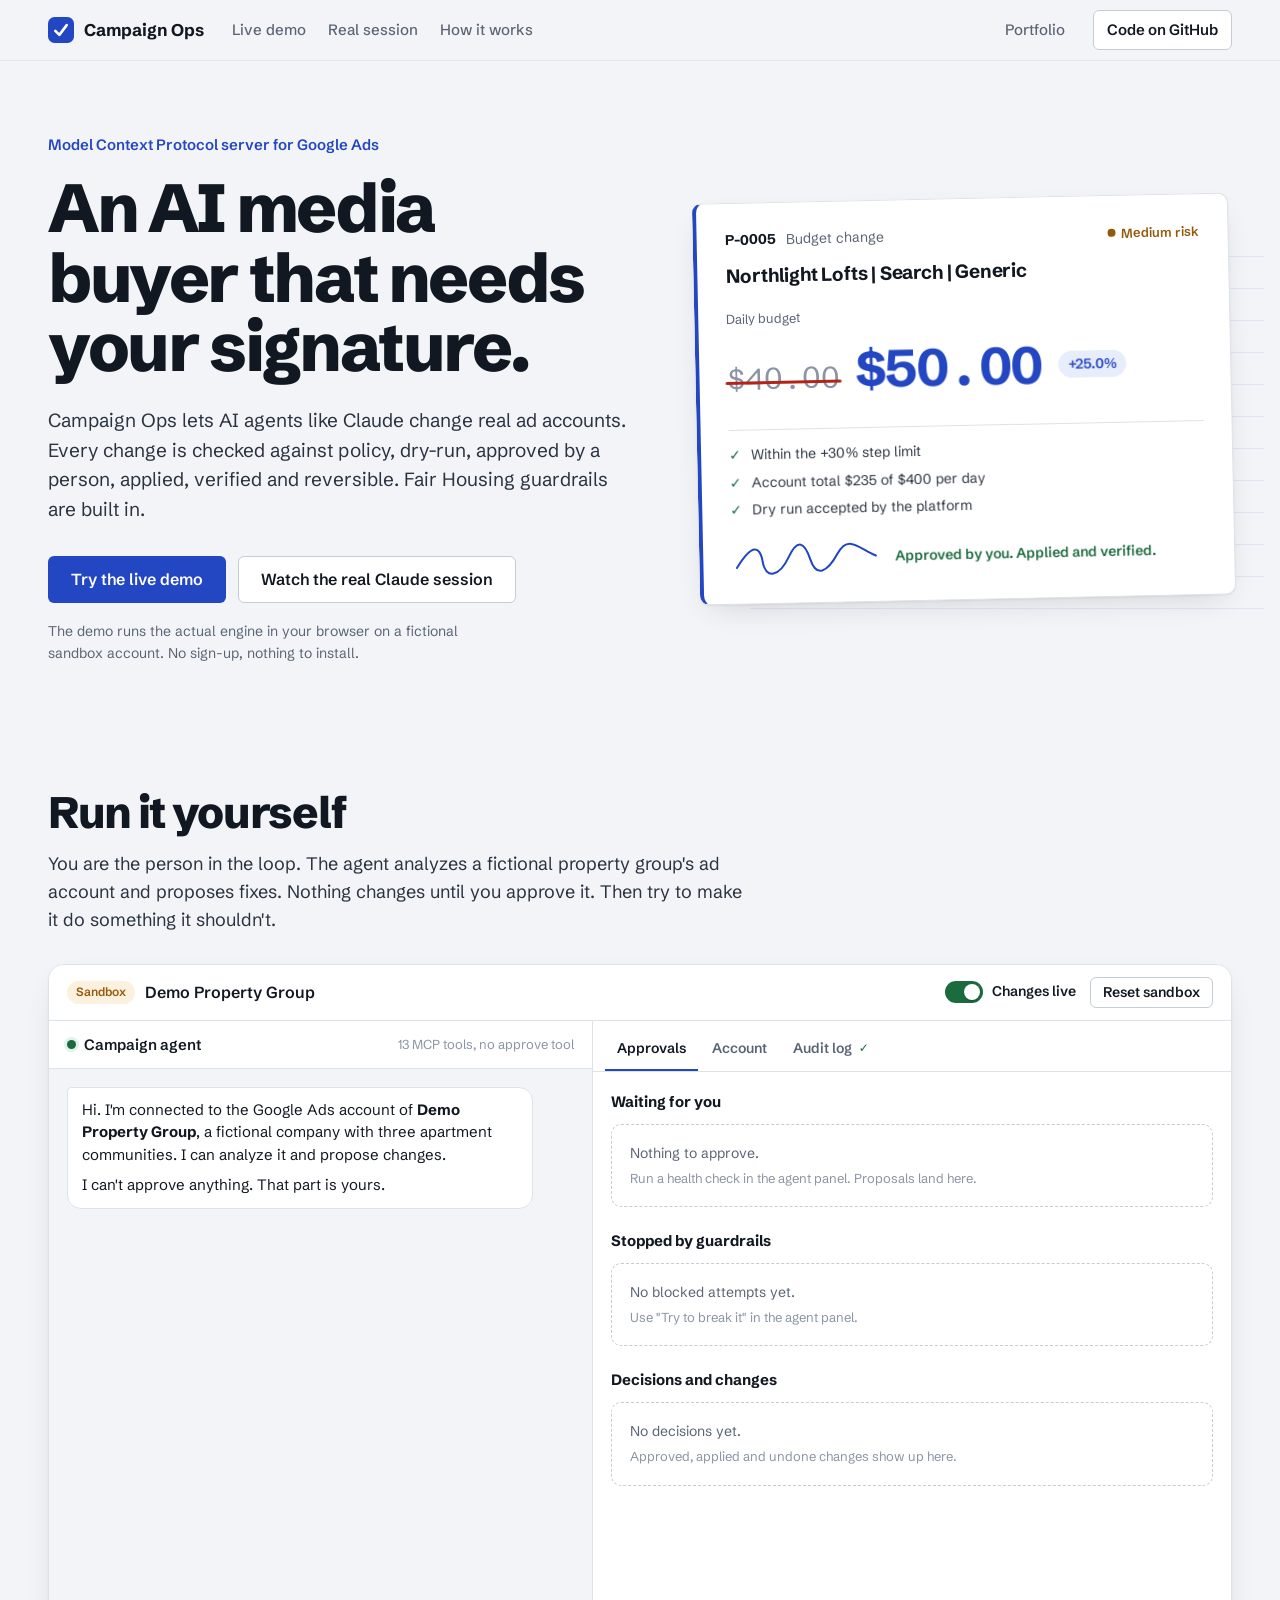
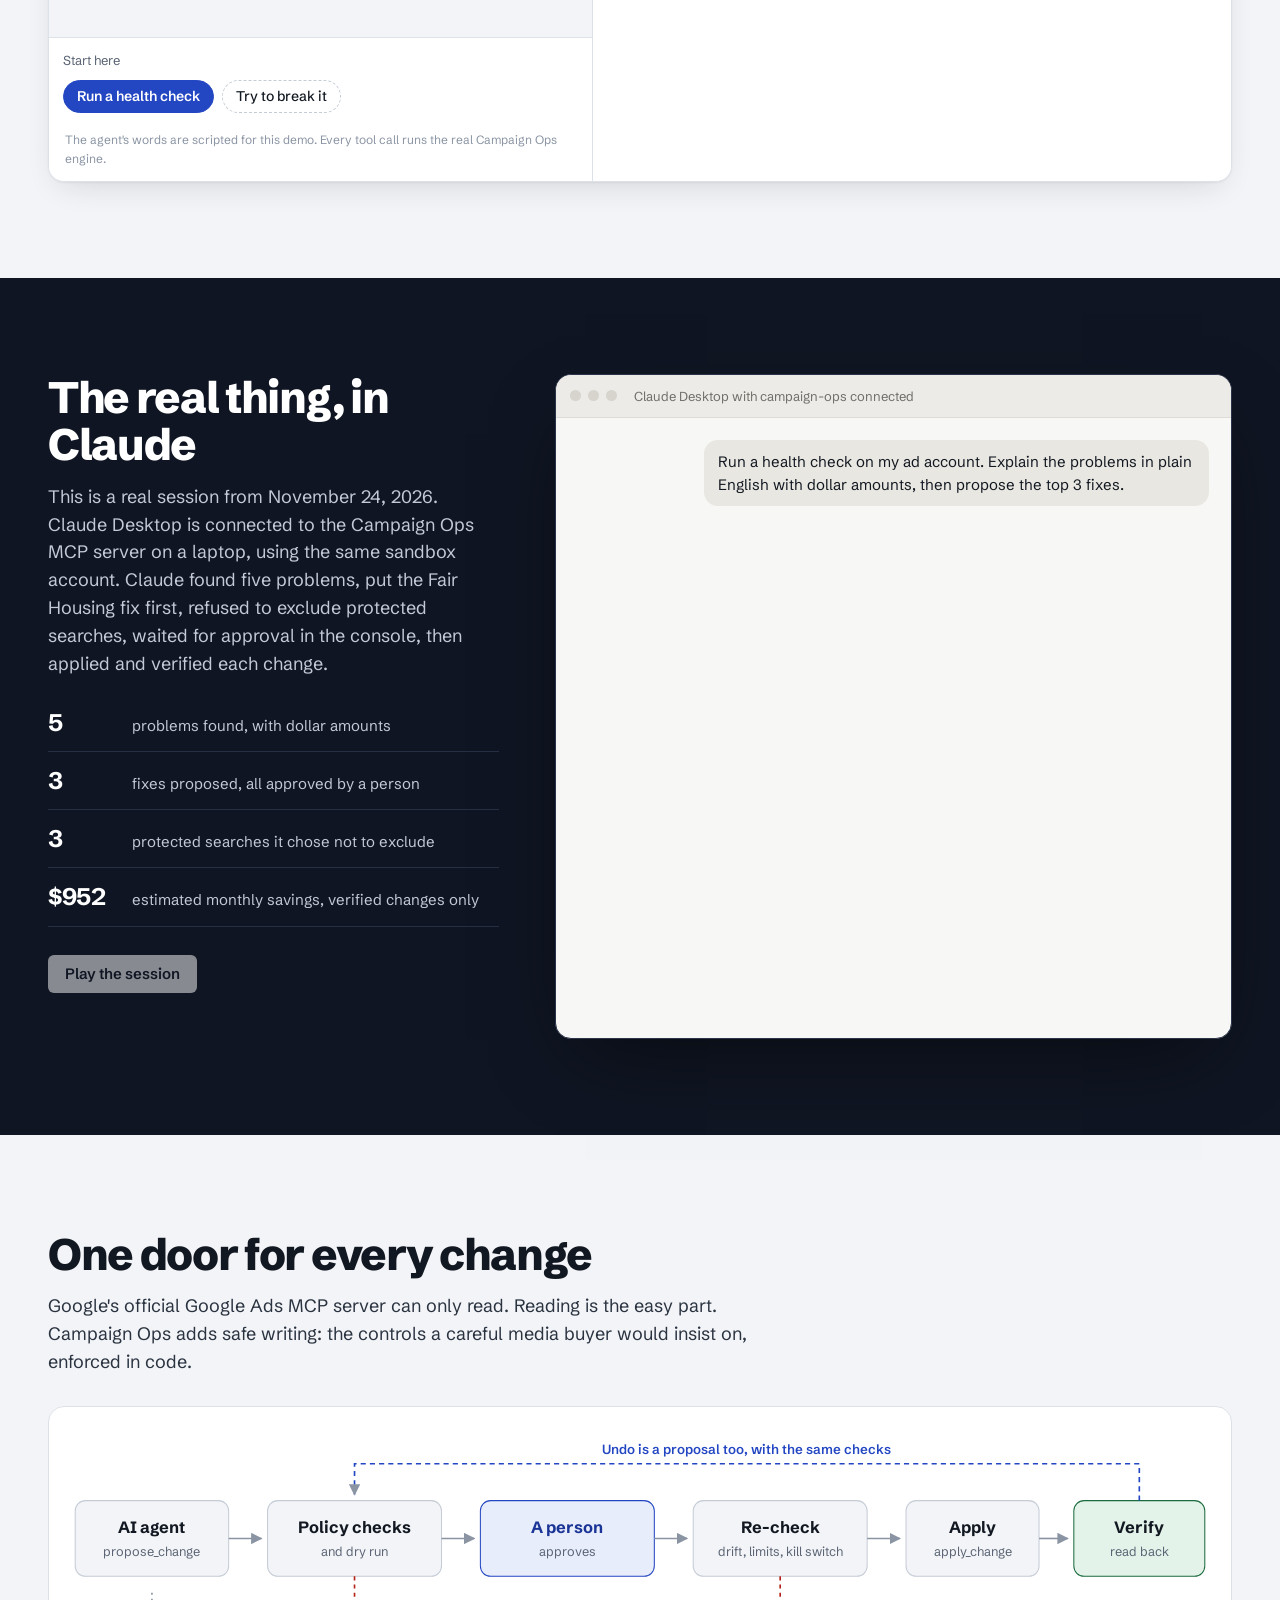
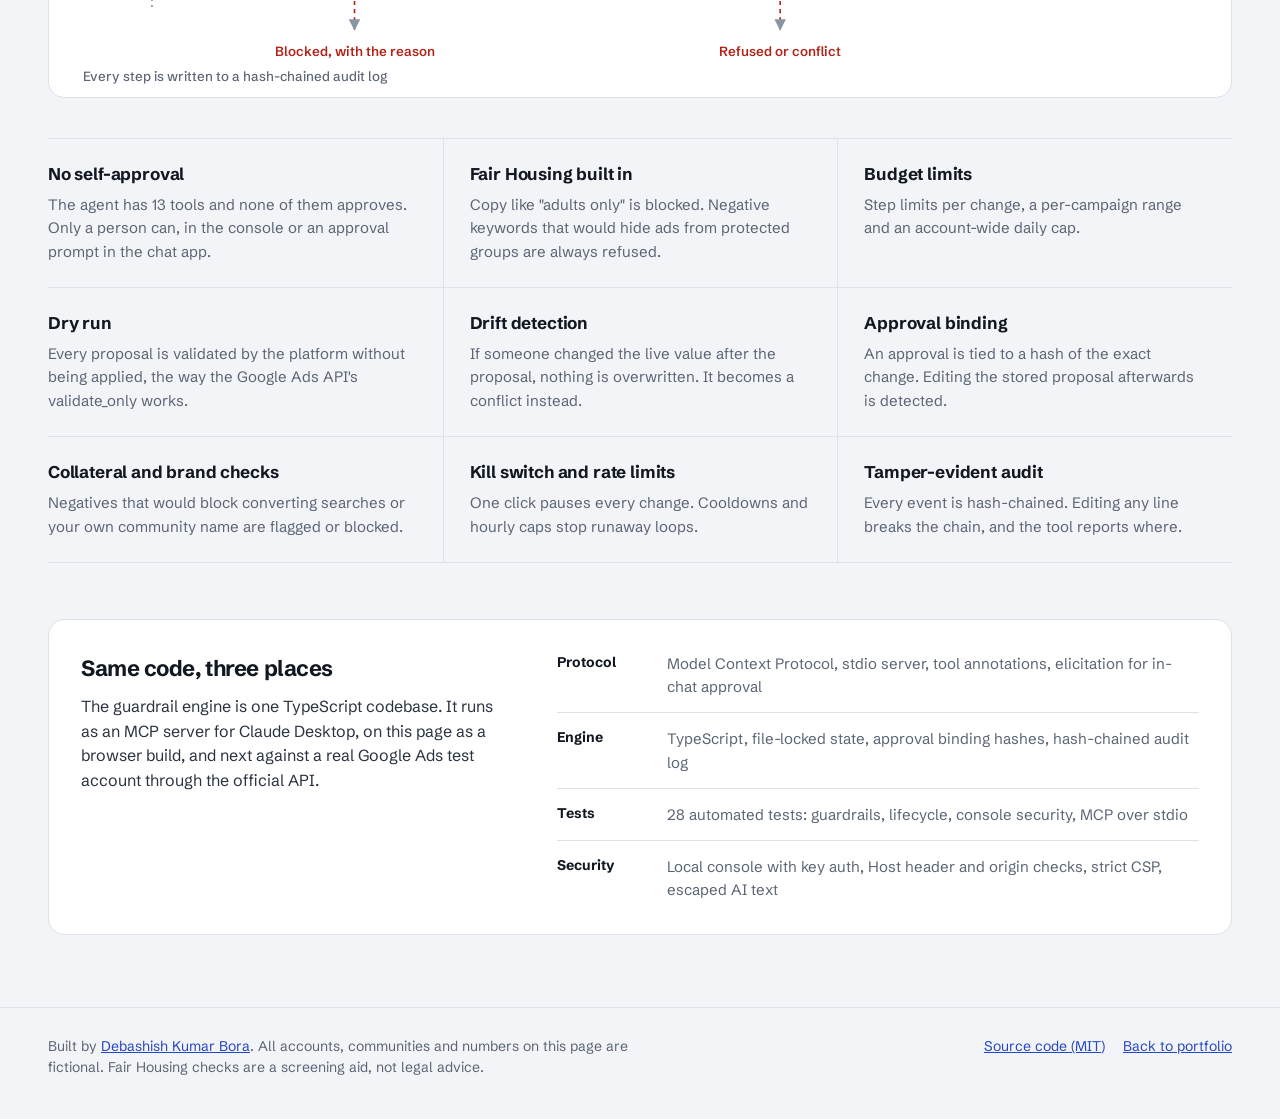
==== commit 77f03318: "Add files via upload" ====
--- a/campaign-ops/index.html
+++ b/campaign-ops/index.html
@@ -13,7 +13,11 @@
   <link rel="preconnect" href="https://fonts.googleapis.com">
   <link rel="preconnect" href="https://fonts.gstatic.com" crossorigin>
   <link href="https://fonts.googleapis.com/css2?family=IBM+Plex+Mono:wght@400;500&family=Schibsted+Grotesk:wght@400;500;600;700;800&display=swap" rel="stylesheet">
-  <link rel="stylesheet" href="app.css">
+  <link rel="stylesheet" href="app.css?v=2">
+  <script>
+    /* App mode: inside the portfolio's phone app the page shows only the workspace. */
+    if (/[?&]embed=app(&|$)/.test(location.search)) document.documentElement.classList.add('embed');
+  </script>
 </head>
 <body>
   <a class="skip" href="#demo">Skip to the live demo</a>
@@ -29,7 +33,8 @@
         <a href="#replay">Real session</a>
         <a href="#how">How it works</a>
       </nav>
-      <a class="top-cta" href="https://github.com/debashishkumarbora/campaign-ops-mcp" target="_blank" rel="noopener">Code on GitHub</a>
+      <a class="top-home" href="../" target="_top">Portfolio</a>
+      <a class="top-cta" href="https://github.com/debashishkumarbora/campaign-ops-mcp" target="_blank" rel="noopener"><span class="xs-hide">Code on </span>GitHub</a>
     </div>
   </header>
 
@@ -213,8 +218,8 @@
 
   <footer class="foot">
     <div class="wrap foot-inner">
-      <p>Built by <a href="../">Debashish Kumar Bora</a>. All accounts, communities and numbers on this page are fictional. Fair Housing checks are a screening aid, not legal advice.</p>
-      <p><a href="https://github.com/debashishkumarbora/campaign-ops-mcp" target="_blank" rel="noopener">Source code (MIT)</a><a href="../">Back to portfolio</a></p>
+      <p>Built by <a href="../" target="_top">Debashish Kumar Bora</a>. All accounts, communities and numbers on this page are fictional. Fair Housing checks are a screening aid, not legal advice.</p>
+      <p><a href="https://github.com/debashishkumarbora/campaign-ops-mcp" target="_blank" rel="noopener">Source code (MIT)</a><a href="../" target="_top">Back to portfolio</a></p>
     </div>
   </footer>
 
@@ -222,6 +227,6 @@
 
   <script src="engine.js"></script>
   <script src="replay.js"></script>
-  <script src="app.js"></script>
+  <script src="app.js?v=2"></script>
 </body>
 </html>
--- a/campaign-ops/app.css
+++ b/campaign-ops/app.css
@@ -84,6 +84,8 @@
 .top-nav { display: flex; gap: 22px; margin-right: auto; }
 .top-nav a { color: var(--muted); text-decoration: none; font-size: 15px; font-weight: 500; }
 .top-nav a:hover { color: var(--ink); }
+.top-home { color: var(--muted); font-size: 15px; font-weight: 500; text-decoration: none; }
+.top-home:hover { color: var(--ink); }
 .top-cta { color: var(--ink); font-weight: 600; font-size: 15px; text-decoration: none; border: 1px solid var(--rule-strong); border-radius: var(--r-sm); padding: 7px 13px; background: var(--sheet); }
 .top-cta:hover { border-color: var(--muted); }
 
@@ -487,6 +489,42 @@
   .toasts { left: 16px; right: 16px; bottom: 16px; max-width: none; }
 }
 
+@media (max-width: 420px) {
+  .xs-hide { display: none; }
+  .top-inner { gap: 14px; }
+  .top-home { font-size: 14px; margin-left: auto; }
+}
+
+/* ---------- app mode (?embed=app): inside the portfolio's phone app ---------- */
+html.embed, html.embed body { height: 100%; overflow: hidden; background: var(--sheet); }
+html.embed .skip, html.embed .top, html.embed .hero, html.embed #demo .section-head,
+html.embed .replay, html.embed .how, html.embed .foot { display: none; }
+html.embed .demo { padding: 0; }
+html.embed .demo > .wrap { padding: 0; max-width: none; }
+html.embed .ws { position: fixed; inset: 0; margin: 0; border: 0; border-radius: 0; box-shadow: none; display: flex; flex-direction: column; }
+html.embed .ws-bar { flex: none; padding: 8px 12px; gap: 8px 10px; }
+html.embed .ws-tabs { display: flex; flex: none; border-bottom: 1px solid var(--rule); background: var(--sheet); overflow-x: auto; scrollbar-width: none; }
+html.embed .ws-tabs::-webkit-scrollbar { display: none; }
+html.embed .ws-tab { flex: 1 0 auto; background: none; border: 0; border-bottom: 2px solid transparent; padding: 11px 8px; font-weight: 600; font-size: 14px; color: var(--muted); cursor: pointer; display: inline-flex; align-items: center; justify-content: center; gap: 6px; white-space: nowrap; }
+html.embed .ws-tab[aria-selected="true"] { color: var(--ink); border-bottom-color: var(--sign); }
+html.embed .ws-body { flex: 1; height: auto; min-height: 0; grid-template-columns: minmax(0, 1fr); }
+html.embed .ws-body .pane-session { display: none; }
+html.embed .ws-body[data-mtab-active="agent"] .pane-side,
+html.embed .ws-body:not([data-mtab-active="agent"]) .pane-agent { display: none; }
+html.embed .ws-body[data-mtab-active="session"] .pane-side { display: none; }
+html.embed .ws-body[data-mtab-active="session"] .pane-session { display: flex; }
+html.embed .pane-agent { border-right: 0; }
+html.embed .pane-head, html.embed .side-tabs { display: none; }
+html.embed .pane-session { flex-direction: column; min-height: 0; background: #f7f7f5; }
+html.embed .session-intro { flex: none; display: flex; align-items: center; gap: 12px; padding: 10px 12px; border-bottom: 1px solid #dddcd6; background: var(--sheet); }
+html.embed .session-intro p { margin: 0; flex: 1; font-size: 13px; line-height: 1.4; color: var(--muted); }
+html.embed .session-intro .btn { flex: none; padding: 8px 12px; font-size: 14px; }
+html.embed .pane-session .desk { flex: 1; min-height: 0; display: flex; flex-direction: column; border: 0; border-radius: 0; box-shadow: none; }
+html.embed .pane-session .desk-bar { display: none; }
+html.embed .pane-session .desk-chat { flex: 1; height: auto; min-height: 0; padding: 14px 12px 18px; }
+html.embed .toasts { left: 12px; right: 12px; bottom: 12px; max-width: none; }
+@media (max-width: 380px) { html.embed .ws-tab { padding: 11px 6px; font-size: 13.5px; } }
+
 @media (prefers-reduced-motion: reduce) {
   html { scroll-behavior: auto; }
   *, *::before, *::after { animation-duration: 1ms !important; animation-delay: 0ms !important; transition-duration: 1ms !important; }
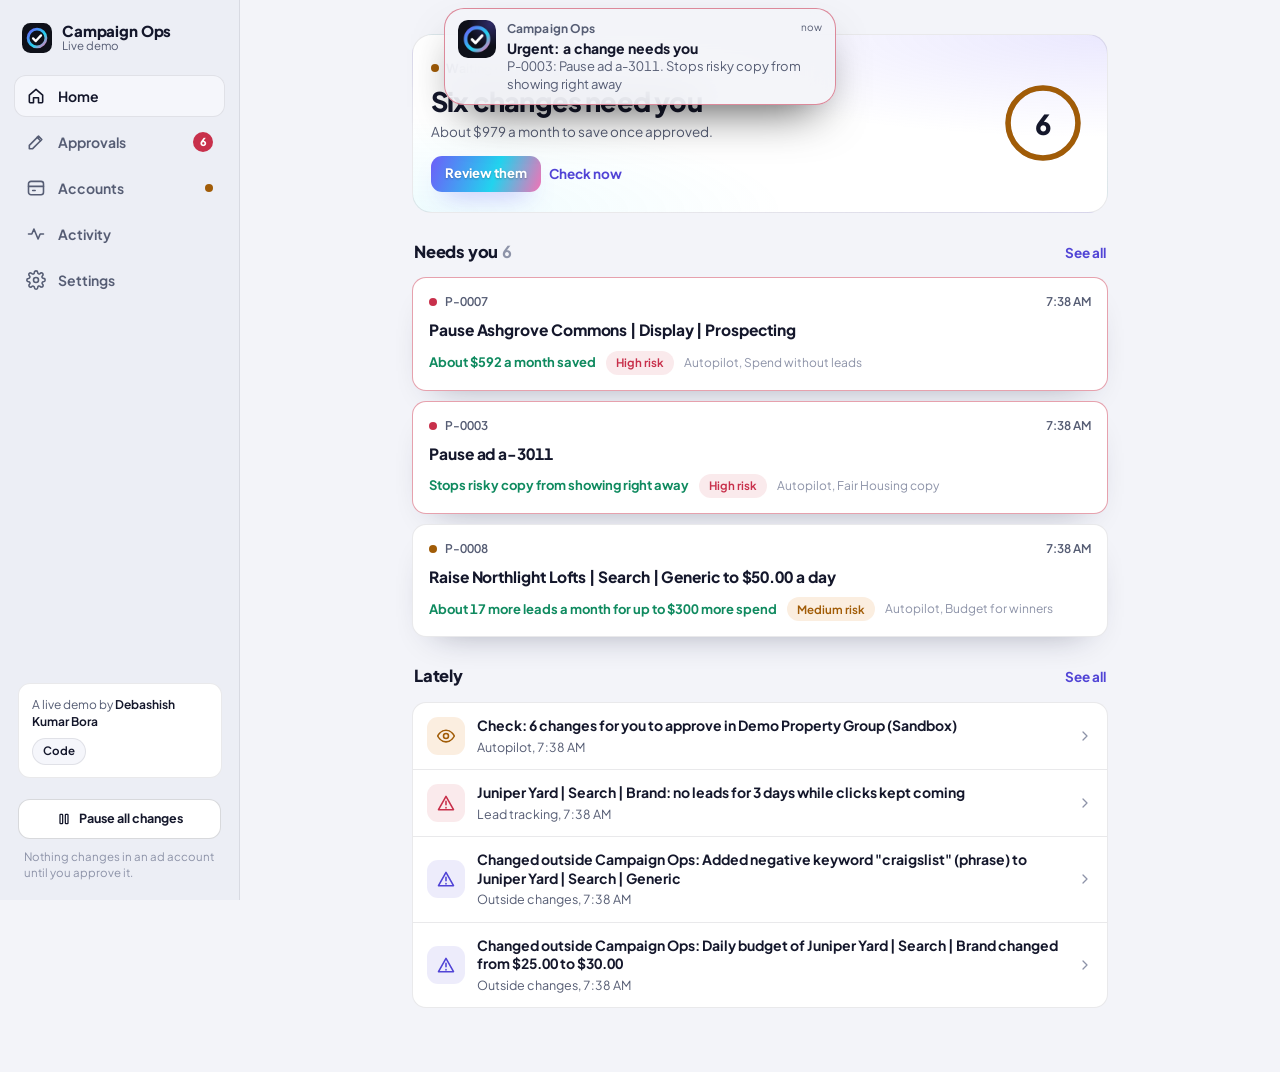
==== commit e8b7dd78: "Add files via upload" ====
--- a/campaign-ops/index.html
+++ b/campaign-ops/index.html
@@ -3,230 +3,32 @@
 <head>
   <meta charset="utf-8">
   <meta name="viewport" content="width=device-width, initial-scale=1, viewport-fit=cover">
-  <meta name="color-scheme" content="light">
+  <meta name="color-scheme" content="dark light">
+  <meta name="theme-color" content="#0A0B14">
   <title>Campaign Ops Live Demo</title>
-  <meta name="description" content="An MCP server that lets AI agents change Google Ads campaigns safely. Try the real guardrail engine in your browser: propose, approve, apply, verify, undo.">
-  <meta property="og:title" content="Campaign Ops: an AI media buyer that needs your signature">
-  <meta property="og:description" content="Try the real guardrail engine in your browser. Every change is checked, approved by a person, applied, verified and reversible.">
+  <meta name="description" content="The real Campaign Ops app on a made-up Google Ads account: Autopilot finds the problems, writes the fixes, and nothing changes until you approve. Runs entirely in your browser.">
+  <meta property="og:title" content="Campaign Ops: Autopilot for Google Ads that asks first">
+  <meta property="og:description" content="Approve a fix and watch it get applied, verified and logged. The real app and engine, running in your browser on a made-up account.">
   <meta property="og:type" content="website">
-  <link rel="icon" href="data:image/svg+xml,%3Csvg xmlns='http://www.w3.org/2000/svg' viewBox='0 0 32 32'%3E%3Crect width='32' height='32' rx='8' fill='%232346C2'/%3E%3Cpath d='M9 17l5 5 9-12' fill='none' stroke='white' stroke-width='3.2' stroke-linecap='round' stroke-linejoin='round'/%3E%3C/svg%3E">
-  <link rel="preconnect" href="https://fonts.googleapis.com">
-  <link rel="preconnect" href="https://fonts.gstatic.com" crossorigin>
-  <link href="https://fonts.googleapis.com/css2?family=IBM+Plex+Mono:wght@400;500&family=Schibsted+Grotesk:wght@400;500;600;700;800&display=swap" rel="stylesheet">
-  <link rel="stylesheet" href="app.css?v=2">
-  <script>
-    /* App mode: inside the portfolio's phone app the page shows only the workspace. */
-    if (/[?&]embed=app(&|$)/.test(location.search)) document.documentElement.classList.add('embed');
-  </script>
+  <script src="theme.js"></script>
+  <link rel="icon" href="icons/icon-192.png">
+  <link rel="apple-touch-icon" href="icons/apple-touch-icon.png">
+  <link rel="preload" href="fonts/plus-jakarta-sans.woff2" as="font" type="font/woff2" crossorigin>
+  <link rel="stylesheet" href="app.css">
+  <link rel="stylesheet" href="demo.css">
 </head>
 <body>
-  <a class="skip" href="#demo">Skip to the live demo</a>
-
-  <header class="top">
-    <div class="wrap top-inner">
-      <a class="mark" href="#top" aria-label="Campaign Ops home">
-        <svg width="26" height="26" viewBox="0 0 32 32" aria-hidden="true"><rect width="32" height="32" rx="8" fill="currentColor"/><path d="M9 17l5 5 9-12" fill="none" stroke="#fff" stroke-width="3.2" stroke-linecap="round" stroke-linejoin="round"/></svg>
-        <span>Campaign Ops</span>
-      </a>
-      <nav class="top-nav" aria-label="Page">
-        <a href="#demo">Live demo</a>
-        <a href="#replay">Real session</a>
-        <a href="#how">How it works</a>
-      </nav>
-      <a class="top-home" href="../" target="_top">Portfolio</a>
-      <a class="top-cta" href="https://github.com/debashishkumarbora/campaign-ops-mcp" target="_blank" rel="noopener"><span class="xs-hide">Code on </span>GitHub</a>
-    </div>
-  </header>
-
-  <main id="top">
-    <section class="hero">
-      <div class="wrap hero-grid">
-        <div class="hero-copy">
-          <p class="kicker">Model Context Protocol server for Google Ads</p>
-          <h1>An AI media buyer that needs your signature.</h1>
-          <p class="lede">Campaign Ops lets AI agents like Claude change real ad accounts. Every change is checked against policy, dry-run, approved by a person, applied, verified and reversible. Fair Housing guardrails are built in.</p>
-          <div class="hero-actions">
-            <a class="btn btn-sign btn-lg" href="#demo">Try the live demo</a>
-            <a class="btn btn-quiet btn-lg" href="#replay">Watch the real Claude session</a>
-          </div>
-          <p class="hero-note">The demo runs the actual engine in your browser on a fictional sandbox account. No sign-up, nothing to install.</p>
-        </div>
-
-        <div class="hero-art" aria-hidden="true">
-          <div class="sheet-card">
-            <div class="sheet-head"><span class="pid">P-0005</span><span class="type">Budget change</span><span class="risk risk-medium"><span class="dot"></span>Medium risk</span></div>
-            <p class="sheet-target">Northlight Lofts | Search | Generic</p>
-            <p class="sheet-field">Daily budget</p>
-            <div class="sheet-values">
-              <span class="h-was">$40.00<i></i></span>
-              <span class="h-now">$50.00</span>
-              <span class="h-delta">+25.0%</span>
-            </div>
-            <ul class="sheet-checks">
-              <li><b>✓</b> Within the +30% step limit</li>
-              <li><b>✓</b> Account total $235 of $400 per day</li>
-              <li><b>✓</b> Dry run accepted by the platform</li>
-            </ul>
-            <div class="stamp">
-              <svg viewBox="0 0 220 64"><path class="sig" d="M8 44 C 30 10, 42 10, 46 36 S 70 58, 84 30 S 108 8, 116 34 S 140 54, 156 26 S 186 18, 212 30" /></svg>
-              <span class="stamp-label">Approved by you. Applied and verified.</span>
-            </div>
-          </div>
-        </div>
-      </div>
-    </section>
-
-    <section id="demo" class="demo" aria-labelledby="demo-title">
-      <div class="wrap">
-        <div class="section-head">
-          <h2 id="demo-title">Run it yourself</h2>
-          <p>You are the person in the loop. The agent analyzes a fictional property group's ad account and proposes fixes. Nothing changes until you approve it. Then try to make it do something it shouldn't.</p>
-        </div>
-
-        <div class="ws" id="ws">
-          <div class="ws-bar">
-            <div class="ws-acct">
-              <span class="badge-sandbox">Sandbox</span>
-              <span class="ws-acct-name">Demo Property Group</span>
-            </div>
-            <div class="ws-controls">
-              <button class="switch" id="killBtn" type="button" aria-pressed="false">
-                <span class="switch-track"><span class="switch-thumb"></span></span>
-                <span class="switch-label" id="killLabel">Changes live</span>
-              </button>
-              <button class="btn btn-quiet btn-sm" id="resetBtn" type="button">Reset sandbox</button>
-            </div>
-          </div>
-
-          <div class="ws-tabs" role="tablist" aria-label="Demo panels">
-            <button role="tab" class="ws-tab" data-mtab="agent" aria-selected="true">Agent</button>
-            <button role="tab" class="ws-tab" data-mtab="approvals" aria-selected="false">Approvals <span class="count-pill" data-count="pending" hidden>0</span></button>
-            <button role="tab" class="ws-tab" data-mtab="account" aria-selected="false">Account</button>
-            <button role="tab" class="ws-tab" data-mtab="audit" aria-selected="false">Audit</button>
-          </div>
-
-          <div class="ws-body" data-mtab-active="agent">
-            <section class="pane pane-agent" data-pane="agent" aria-label="Agent">
-              <div class="pane-head">
-                <div class="agent-id"><span class="agent-dot"></span><span>Campaign agent</span></div>
-                <span class="pane-sub">13 MCP tools, no approve tool</span>
-              </div>
-              <div class="chat" id="chat" aria-live="polite"></div>
-              <div class="composer" id="composer"></div>
-              <p class="disclose">The agent's words are scripted for this demo. Every tool call runs the real Campaign Ops engine.</p>
-            </section>
-
-            <section class="pane pane-side" aria-label="Approval console">
-              <div class="side-tabs" role="tablist" aria-label="Console views">
-                <button role="tab" class="side-tab" data-stab="approvals" aria-selected="true">Approvals <span class="count-pill" data-count="pending" hidden>0</span></button>
-                <button role="tab" class="side-tab" data-stab="account" aria-selected="false">Account</button>
-                <button role="tab" class="side-tab" data-stab="audit" aria-selected="false">Audit log <span class="chain-mini" id="chainMini">✓</span></button>
-              </div>
-              <div class="side-body">
-                <div class="view" data-pane="approvals" id="viewApprovals"></div>
-                <div class="view" data-pane="account" id="viewAccount" hidden></div>
-                <div class="view" data-pane="audit" id="viewAudit" hidden></div>
-              </div>
-            </section>
-          </div>
-        </div>
-      </div>
-    </section>
-
-    <section id="replay" class="replay" aria-labelledby="replay-title">
-      <div class="wrap replay-grid">
-        <div class="replay-copy">
-          <h2 id="replay-title">The real thing, in Claude</h2>
-          <p>This is a real session from November 24, 2026. Claude Desktop is connected to the Campaign Ops MCP server on a laptop, using the same sandbox account. Claude found five problems, put the Fair Housing fix first, refused to exclude protected searches, waited for approval in the console, then applied and verified each change.</p>
-          <ul class="facts">
-            <li><span>5</span> problems found, with dollar amounts</li>
-            <li><span>3</span> fixes proposed, all approved by a person</li>
-            <li><span>3</span> protected searches it chose not to exclude</li>
-            <li><span>$952</span> estimated monthly savings, verified changes only</li>
-          </ul>
-          <button class="btn btn-sign" id="replayBtn" type="button">Play the session</button>
-        </div>
-        <div class="desk" aria-label="Recorded Claude Desktop session">
-          <div class="desk-bar"><span></span><span></span><span></span><p>Claude Desktop with campaign-ops connected</p></div>
-          <div class="desk-chat" id="replayChat"></div>
-        </div>
-      </div>
-    </section>
-
-    <section id="how" class="how" aria-labelledby="how-title">
-      <div class="wrap">
-        <div class="section-head">
-          <h2 id="how-title">One door for every change</h2>
-          <p>Google's official Google Ads MCP server can only read. Reading is the easy part. Campaign Ops adds safe writing: the controls a careful media buyer would insist on, enforced in code.</p>
-        </div>
-
-        <figure class="flow" aria-label="How a change flows">
-          <svg viewBox="0 0 1120 250" role="img" aria-labelledby="flowTitle">
-            <title id="flowTitle">Agent proposes, checks and dry run, a person approves, re-check, apply, verify. Failures are blocked with a reason.</title>
-            <defs>
-              <marker id="arr" viewBox="0 0 10 10" refX="9" refY="5" markerWidth="7" markerHeight="7" orient="auto-start-reverse"><path d="M0 0L10 5L0 10z" fill="#8A94A3"/></marker>
-            </defs>
-            <g class="fl-node"><rect x="8" y="70" width="150" height="74" rx="10"/><text x="83" y="102">AI agent</text><text class="fl-sub" x="83" y="124">propose_change</text></g>
-            <g class="fl-node"><rect x="196" y="70" width="170" height="74" rx="10"/><text x="281" y="102">Policy checks</text><text class="fl-sub" x="281" y="124">and dry run</text></g>
-            <g class="fl-node fl-human"><rect x="404" y="70" width="170" height="74" rx="10"/><text x="489" y="102">A person</text><text class="fl-sub" x="489" y="124">approves</text></g>
-            <g class="fl-node"><rect x="612" y="70" width="170" height="74" rx="10"/><text x="697" y="102">Re-check</text><text class="fl-sub" x="697" y="124">drift, limits, kill switch</text></g>
-            <g class="fl-node"><rect x="820" y="70" width="130" height="74" rx="10"/><text x="885" y="102">Apply</text><text class="fl-sub" x="885" y="124">apply_change</text></g>
-            <g class="fl-node fl-ok"><rect x="984" y="70" width="128" height="74" rx="10"/><text x="1048" y="102">Verify</text><text class="fl-sub" x="1048" y="124">read back</text></g>
-            <path class="fl-line" d="M158 107H190" marker-end="url(#arr)"/>
-            <path class="fl-line" d="M366 107H398" marker-end="url(#arr)"/>
-            <path class="fl-line" d="M574 107H606" marker-end="url(#arr)"/>
-            <path class="fl-line" d="M782 107H814" marker-end="url(#arr)"/>
-            <path class="fl-line" d="M950 107H978" marker-end="url(#arr)"/>
-            <path class="fl-line fl-stop" d="M281 144V196" marker-end="url(#arr)"/>
-            <path class="fl-line fl-stop" d="M697 144V196" marker-end="url(#arr)"/>
-            <text class="fl-stoptext" x="281" y="222">Blocked, with the reason</text>
-            <text class="fl-stoptext" x="697" y="222">Refused or conflict</text>
-            <path class="fl-line fl-undo" d="M1048 70V34H281V64" marker-end="url(#arr)"/>
-            <text class="fl-undotext" x="664" y="24">Undo is a proposal too, with the same checks</text>
-            <path class="fl-line fl-audit" d="M83 160V178"/>
-            <text class="fl-audittext" x="16" y="246">Every step is written to a hash-chained audit log</text>
-          </svg>
-        </figure>
-
-        <div class="guards">
-          <article><h3>No self-approval</h3><p>The agent has 13 tools and none of them approves. Only a person can, in the console or an approval prompt in the chat app.</p></article>
-          <article><h3>Fair Housing built in</h3><p>Copy like "adults only" is blocked. Negative keywords that would hide ads from protected groups are always refused.</p></article>
-          <article><h3>Budget limits</h3><p>Step limits per change, a per-campaign range and an account-wide daily cap.</p></article>
-          <article><h3>Dry run</h3><p>Every proposal is validated by the platform without being applied, the way the Google Ads API's validate_only works.</p></article>
-          <article><h3>Drift detection</h3><p>If someone changed the live value after the proposal, nothing is overwritten. It becomes a conflict instead.</p></article>
-          <article><h3>Approval binding</h3><p>An approval is tied to a hash of the exact change. Editing the stored proposal afterwards is detected.</p></article>
-          <article><h3>Collateral and brand checks</h3><p>Negatives that would block converting searches or your own community name are flagged or blocked.</p></article>
-          <article><h3>Kill switch and rate limits</h3><p>One click pauses every change. Cooldowns and hourly caps stop runaway loops.</p></article>
-          <article><h3>Tamper-evident audit</h3><p>Every event is hash-chained. Editing any line breaks the chain, and the tool reports where.</p></article>
-        </div>
-
-        <div class="stack">
-          <div>
-            <h3>Same code, three places</h3>
-            <p>The guardrail engine is one TypeScript codebase. It runs as an MCP server for Claude Desktop, on this page as a browser build, and next against a real Google Ads test account through the official API.</p>
-          </div>
-          <dl class="specs">
-            <div><dt>Protocol</dt><dd>Model Context Protocol, stdio server, tool annotations, elicitation for in-chat approval</dd></div>
-            <div><dt>Engine</dt><dd>TypeScript, file-locked state, approval binding hashes, hash-chained audit log</dd></div>
-            <div><dt>Tests</dt><dd>28 automated tests: guardrails, lifecycle, console security, MCP over stdio</dd></div>
-            <div><dt>Security</dt><dd>Local console with key auth, Host header and origin checks, strict CSP, escaped AI text</dd></div>
-          </dl>
-        </div>
-      </div>
-    </section>
-  </main>
-
-  <footer class="foot">
-    <div class="wrap foot-inner">
-      <p>Built by <a href="../" target="_top">Debashish Kumar Bora</a>. All accounts, communities and numbers on this page are fictional. Fair Housing checks are a screening aid, not legal advice.</p>
-      <p><a href="https://github.com/debashishkumarbora/campaign-ops-mcp" target="_blank" rel="noopener">Source code (MIT)</a><a href="../" target="_top">Back to portfolio</a></p>
-    </div>
-  </footer>
-
-  <div class="toasts" id="toasts" role="status" aria-live="polite"></div>
-
-  <script src="engine.js"></script>
-  <script src="replay.js"></script>
-  <script src="app.js?v=2"></script>
+  <div id="app" class="app"></div>
+  <div id="sheet"></div>
+  <div id="modal"></div>
+  <div id="toasts" class="toasts" role="status" aria-live="polite"></div>
+  <div class="demo-note" id="demoNote" aria-live="polite"></div>
+  <aside class="demo-credit" aria-label="About this demo">
+    <span>A live demo by <a href="https://debashishkumarbora.github.io/" target="_blank" rel="noopener">Debashish Kumar Bora</a></span>
+    <a class="demo-credit-code" href="https://github.com/debashishkumarbora/campaign-ops-mcp" target="_blank" rel="noopener">Code</a>
+  </aside>
+  <script src="demo.js"></script>
+  <script src="demo-engine.js"></script>
+  <script src="app.js"></script>
 </body>
 </html>
--- a/campaign-ops/app.css
+++ b/campaign-ops/app.css
@@ -1,532 +1,518 @@
-/* Campaign Ops live demo.
-   Concept: a sign-off sheet. The old value is struck through in red pen,
-   the new value is written in signature ink, and nothing ships without a signature. */
+/* Campaign Ops: one app for phone and desktop, in the same family as the portfolio.
+   Calm surfaces, one gradient (kept for the passkey button and the Autopilot ring),
+   color only where it means something: mint for fine, amber for a look, coral for now. */
+
+@font-face {
+  font-family: 'Plus Jakarta Sans';
+  font-style: normal;
+  font-display: swap;
+  font-weight: 200 800;
+  src: url('fonts/plus-jakarta-sans.woff2') format('woff2-variations'), url('fonts/plus-jakarta-sans.woff2') format('woff2');
+}
 
 :root {
-  --paper: #f3f4f7;
-  --paper-2: #eaedf2;
-  --sheet: #ffffff;
-  --ink: #121821;
-  --ink-2: #2a3340;
-  --muted: #5a6474;
-  --faint: #8a94a3;
-  --rule: #dde2e9;
-  --rule-strong: #c5ccd6;
-  --sign: #2346c2;
-  --sign-deep: #1a3596;
-  --sign-soft: #e8edfc;
-  --stop: #b42318;
-  --stop-soft: #fbeae8;
-  --caution: #94580a;
-  --caution-soft: #fcf1de;
-  --ok: #1b6b3e;
-  --ok-soft: #e4f3ea;
-  --night: #0f1522;
-  --r-sm: 6px;
-  --r-md: 10px;
-  --r-lg: 16px;
-  --sans: "Schibsted Grotesk", "Segoe UI", system-ui, -apple-system, Roboto, Arial, sans-serif;
-  --mono: "IBM Plex Mono", ui-monospace, Consolas, Menlo, monospace;
-  --shadow: 0 1px 2px rgba(18, 24, 33, 0.05), 0 12px 32px -12px rgba(18, 24, 33, 0.16);
+  --indigo: #6d5ef8;
+  --cyan: #22d3ee;
+  --pink: #f471b5;
+  --mint: #34d399;
+  --amber: #fbbf24;
+  --coral: #fb7185;
+  --grad: linear-gradient(110deg, var(--indigo), var(--cyan) 58%, var(--pink));
+  --font: 'Plus Jakarta Sans', system-ui, -apple-system, 'Segoe UI', Roboto, Arial, sans-serif;
+  --r-sm: 10px;
+  --r: 14px;
+  --r-lg: 20px;
+  --ease: cubic-bezier(0.22, 1, 0.36, 1);
+  --bar: 56px;
+  --nav: 64px;
+  --side: 240px;
+  --safe-t: env(safe-area-inset-top, 0px);
+  --safe-b: env(safe-area-inset-bottom, 0px);
+
+  --bg: #0a0b14;
+  --bg2: #0e1019;
+  --surface: #13151f;
+  --surface2: #191c29;
+  --border: rgba(255, 255, 255, 0.075);
+  --border2: rgba(255, 255, 255, 0.14);
+  --text: #edeef7;
+  --muted: #9a9eb2;
+  --faint: #656a7e;
+  --glass: rgba(10, 11, 20, 0.82);
+  --shadow: 0 18px 44px -24px rgba(0, 0, 0, 0.9);
+  --ok: var(--mint);
+  --warn: var(--amber);
+  --bad: var(--coral);
+  --info: #9a90ff;
+  --ok-soft: rgba(52, 211, 153, 0.12);
+  --warn-soft: rgba(251, 191, 36, 0.12);
+  --bad-soft: rgba(251, 113, 133, 0.13);
+  --info-soft: rgba(109, 94, 248, 0.16);
+  --ins: #6ee7b7;
+  --del: #fda4af;
+  color-scheme: dark;
 }
 
-* { box-sizing: border-box; }
-[hidden] { display: none !important; }
-html { scroll-behavior: smooth; -webkit-text-size-adjust: 100%; }
-html, body { margin: 0; }
-body {
-  background: var(--paper);
-  color: var(--ink);
-  font: 16px/1.55 var(--sans);
-  -webkit-font-smoothing: antialiased;
-  overflow-x: hidden;
+:root[data-theme='light'] {
+  --bg: #f3f4f9;
+  --bg2: #eceef5;
+  --surface: #ffffff;
+  --surface2: #f5f6fb;
+  --border: rgba(15, 20, 40, 0.09);
+  --border2: rgba(15, 20, 40, 0.16);
+  --text: #14172b;
+  --muted: #565d74;
+  --faint: #8d93a8;
+  --glass: rgba(243, 244, 249, 0.86);
+  --shadow: 0 16px 36px -24px rgba(20, 25, 60, 0.45);
+  --ok: #0f8a5f;
+  --warn: #a15c07;
+  --bad: #c8304b;
+  --info: #5144d6;
+  --ok-soft: rgba(15, 138, 95, 0.1);
+  --warn-soft: rgba(217, 119, 6, 0.12);
+  --bad-soft: rgba(200, 48, 75, 0.1);
+  --info-soft: rgba(81, 68, 214, 0.1);
+  --ins: #0f8a5f;
+  --del: #c8304b;
+  color-scheme: light;
 }
-img, svg { max-width: 100%; }
-a { color: var(--sign); }
-button { font: inherit; color: inherit; }
-.num { font-variant-numeric: tabular-nums; }
-
-.wrap { max-width: 1240px; margin: 0 auto; padding: 0 28px; }
-
-.skip { position: absolute; left: -999px; top: 8px; background: var(--ink); color: #fff; padding: 8px 14px; border-radius: var(--r-sm); z-index: 50; }
-.skip:focus { left: 12px; }
-
-:focus-visible { outline: 3px solid color-mix(in srgb, var(--sign) 50%, transparent); outline-offset: 2px; }
+
+* { box-sizing: border-box; -webkit-tap-highlight-color: transparent; }
+html { -webkit-text-size-adjust: 100%; text-size-adjust: 100%; background: var(--bg); }
+body { margin: 0; background: var(--bg); color: var(--text); font: 400 15px/1.5 var(--font); -webkit-font-smoothing: antialiased; font-variant-numeric: tabular-nums; overscroll-behavior-y: none; }
+button, input, select, textarea { font: inherit; color: inherit; }
+button { cursor: pointer; }
+a { color: inherit; }
+svg { display: block; }
+h1, h2, h3, p { margin: 0; }
+h1, h2, h3 { text-wrap: balance; }
+:focus-visible { outline: 2px solid var(--cyan); outline-offset: 2px; border-radius: 6px; }
+.sr { position: absolute; width: 1px; height: 1px; overflow: hidden; clip: rect(0 0 0 0); white-space: nowrap; }
+.ico { width: 20px; height: 20px; fill: none; stroke: currentColor; stroke-width: 1.9; stroke-linecap: round; stroke-linejoin: round; flex-shrink: 0; }
+.ico-sm { width: 16px; height: 16px; }
+.press { transition: transform 0.16s var(--ease); }
+.press:active { transform: scale(0.975); }
+.defs { position: absolute; width: 0; height: 0; overflow: hidden; }
+code { font-family: ui-monospace, SFMono-Regular, Menlo, Consolas, monospace; font-size: 0.88em; padding: 2px 6px; border-radius: 6px; background: var(--surface2); border: 1px solid var(--border); }
+
+/* ---------- frame ---------- */
+
+.frame { min-height: 100vh; min-height: 100dvh; }
+.main { min-width: 0; }
+.view { width: 100%; max-width: 760px; margin: 0 auto; padding: 16px 16px calc(var(--nav) + var(--safe-b) + 32px); }
+
+.top { position: sticky; top: 0; z-index: 30; height: calc(var(--bar) + var(--safe-t)); padding: var(--safe-t) 12px 0 16px; display: flex; align-items: center; gap: 10px; background: var(--glass); -webkit-backdrop-filter: blur(16px) saturate(1.4); backdrop-filter: blur(16px) saturate(1.4); border-bottom: 1px solid var(--border); }
+.brand { display: flex; align-items: center; gap: 10px; min-width: 0; flex: 1; text-decoration: none; background: none; border: 0; padding: 0; text-align: left; }
+.brand-mark { width: 30px; height: 30px; flex-shrink: 0; }
+.brand b { display: block; font-weight: 800; font-size: 15px; letter-spacing: -0.01em; line-height: 1.15; white-space: nowrap; }
+.brand span { display: block; font-size: 11.5px; color: var(--muted); line-height: 1.2; white-space: nowrap; overflow: hidden; text-overflow: ellipsis; }
+.brand > div { min-width: 0; }
+
+.power { display: inline-flex; align-items: center; gap: 7px; height: 34px; padding: 0 12px; border-radius: 17px; border: 1px solid var(--border2); background: var(--surface); font-weight: 700; font-size: 12.5px; white-space: nowrap; }
+.power .dot { width: 8px; height: 8px; border-radius: 50%; background: var(--ok); }
+.power.is-paused { background: var(--warn-soft); border-color: color-mix(in srgb, var(--warn) 45%, transparent); color: var(--warn); }
+.power.is-paused .dot { background: var(--warn); }
+
+.nav { position: fixed; left: 0; right: 0; bottom: 0; z-index: 30; height: calc(var(--nav) + var(--safe-b)); padding: 0 6px var(--safe-b); display: grid; grid-template-columns: repeat(5, 1fr); background: var(--glass); -webkit-backdrop-filter: blur(18px) saturate(1.4); backdrop-filter: blur(18px) saturate(1.4); border-top: 1px solid var(--border); }
+.tab { position: relative; display: flex; flex-direction: column; align-items: center; justify-content: center; gap: 4px; border: 0; background: none; color: var(--faint); font-weight: 600; font-size: 10.5px; padding: 6px 0 4px; min-width: 0; }
+.tab .ico { width: 22px; height: 22px; }
+.tab[aria-current='page'] { color: var(--text); }
+.tab[aria-current='page']::before { content: ''; position: absolute; top: 0; left: 30%; right: 30%; height: 2px; border-radius: 0 0 2px 2px; background: var(--grad); }
+.tab .badge { position: absolute; top: 5px; left: calc(50% + 6px); min-width: 17px; height: 17px; padding: 0 5px; border-radius: 9px; background: var(--bad); color: #fff; font-size: 10.5px; font-weight: 800; line-height: 17px; text-align: center; }
+.tab .pip { position: absolute; top: 8px; left: calc(50% + 8px); width: 8px; height: 8px; border-radius: 50%; background: var(--warn); box-shadow: 0 0 0 2px var(--bg); }
+.side { display: none; }
+
+@media (min-width: 900px) {
+  .frame { display: grid; grid-template-columns: var(--side) minmax(0, 1fr); }
+  .top, .nav { display: none; }
+  .side { display: flex; flex-direction: column; gap: 4px; position: sticky; top: 0; height: 100vh; padding: 22px 14px 18px; border-right: 1px solid var(--border); background: var(--bg2); }
+  .side .brand { padding: 0 8px 18px; flex: 0 0 auto; }
+  .side-tab { position: relative; display: flex; align-items: center; gap: 12px; height: 42px; padding: 0 12px; border-radius: 12px; border: 0; background: none; color: var(--muted); font-weight: 650; font-size: 14px; text-align: left; }
+  .side-tab:hover { background: var(--surface); color: var(--text); }
+  .side-tab[aria-current='page'] { background: var(--surface2); color: var(--text); box-shadow: inset 0 0 0 1px var(--border); }
+  .side-tab .badge { margin-left: auto; min-width: 20px; height: 20px; padding: 0 6px; border-radius: 10px; background: var(--bad); color: #fff; font-size: 11px; font-weight: 800; line-height: 20px; text-align: center; }
+  .side-tab .pip { margin-left: auto; width: 8px; height: 8px; border-radius: 50%; background: var(--warn); }
+  .side-foot { margin-top: auto; display: grid; gap: 10px; padding: 0 4px; }
+  .side-foot .power { justify-content: center; height: 40px; border-radius: 12px; }
+  .side-foot p { font-size: 11.5px; color: var(--faint); line-height: 1.45; padding: 0 6px; }
+  .view { padding: 34px 32px 64px; }
+}
+
+/* ---------- type and sections ---------- */
+
+.view-head { margin: 6px 0 16px; }
+.view-head h1 { font-size: 26px; font-weight: 800; letter-spacing: -0.025em; line-height: 1.15; }
+.view-head p { margin-top: 4px; color: var(--muted); font-size: 14px; }
+.back { display: inline-flex; align-items: center; gap: 6px; margin: 0 0 10px -6px; padding: 6px; border: 0; background: none; color: var(--muted); font-weight: 650; font-size: 13.5px; }
+.sec { margin-top: 26px; }
+.sec-head { display: flex; align-items: baseline; justify-content: space-between; gap: 12px; margin: 0 2px 10px; }
+.sec-head h2 { font-size: 16.5px; font-weight: 800; letter-spacing: -0.012em; }
+.sec-head h2 .n { color: var(--faint); font-weight: 700; margin-left: 4px; }
+.sec-head .link { flex-shrink: 0; }
+.lead { color: var(--muted); font-size: 13.5px; line-height: 1.55; }
+.fine { color: var(--faint); font-size: 12.5px; line-height: 1.5; }
+.link { border: 0; background: none; padding: 4px 0; color: var(--cyan); font-weight: 700; font-size: 13.5px; text-decoration: none; }
+:root[data-theme='light'] .link { color: var(--info); }
+.link:disabled { color: var(--faint); cursor: default; }
 
 /* ---------- buttons ---------- */
 
-.btn {
-  display: inline-flex; align-items: center; justify-content: center; gap: 8px;
-  border-radius: var(--r-sm); border: 1px solid transparent;
-  padding: 9px 16px; font-weight: 600; font-size: 15px; line-height: 1.2;
-  cursor: pointer; text-decoration: none; white-space: nowrap;
-  transition: background-color 120ms ease, border-color 120ms ease, transform 120ms ease;
+.btn { display: inline-flex; align-items: center; justify-content: center; gap: 8px; height: 44px; padding: 0 18px; border-radius: 13px; border: 1px solid var(--border2); background: var(--surface2); color: var(--text); font-weight: 750; font-size: 14px; line-height: 1; white-space: nowrap; text-decoration: none; transition: transform 0.16s var(--ease), opacity 0.2s; }
+.btn:active { transform: scale(0.975); }
+.btn:disabled { opacity: 0.5; cursor: default; transform: none; }
+.btn-sign { border: 0; background: var(--grad); color: #fff; text-shadow: 0 1px 2px rgba(0, 0, 0, 0.25); box-shadow: 0 12px 26px -14px rgba(109, 94, 248, 0.85); }
+.btn-stop { border-color: color-mix(in srgb, var(--bad) 45%, transparent); background: var(--bad-soft); color: var(--bad); }
+.btn-quiet { background: transparent; }
+.btn-small { height: 36px; padding: 0 14px; border-radius: 11px; font-size: 13px; }
+.btn-wide { width: 100%; }
+.btn.is-confirm { box-shadow: 0 0 0 3px color-mix(in srgb, var(--warn) 55%, transparent); }
+.btn .ico { width: 18px; height: 18px; }
+.btns { display: flex; flex-wrap: wrap; gap: 8px; margin-top: 12px; }
+
+/* ---------- status, dots, chips ---------- */
+
+.dot { display: inline-block; width: 8px; height: 8px; border-radius: 50%; background: var(--faint); flex-shrink: 0; }
+.is-ok .dot, .dot.is-ok { background: var(--ok); }
+.is-warn .dot, .dot.is-warn { background: var(--warn); }
+.is-urgent .dot, .dot.is-urgent { background: var(--bad); }
+.is-info .dot, .dot.is-info { background: var(--info); }
+.is-good .dot, .dot.is-good { background: var(--ok); }
+.chip { display: inline-flex; align-items: center; gap: 6px; height: 24px; padding: 0 9px; border-radius: 12px; border: 1px solid var(--border); background: var(--surface2); color: var(--muted); font-weight: 650; font-size: 11.5px; white-space: nowrap; }
+.chip.is-ok { color: var(--ok); background: var(--ok-soft); border-color: transparent; }
+.chip.is-warn { color: var(--warn); background: var(--warn-soft); border-color: transparent; }
+.chip.is-urgent { color: var(--bad); background: var(--bad-soft); border-color: transparent; }
+.chip.is-info { color: var(--info); background: var(--info-soft); border-color: transparent; }
+.chips { display: flex; flex-wrap: wrap; gap: 6px; }
+.impact { display: inline-flex; align-items: center; gap: 6px; color: var(--ok); font-weight: 700; font-size: 13px; }
+.impact .ico { width: 15px; height: 15px; }
+
+/* ---------- home: the status card ---------- */
+
+.status { position: relative; overflow: hidden; display: grid; grid-template-columns: 1fr 92px; gap: 14px; align-items: center; padding: 20px 18px; border-radius: var(--r-lg); border: 1px solid var(--border); background: radial-gradient(120% 100% at 100% 0%, rgba(109, 94, 248, 0.26), transparent 58%), radial-gradient(90% 90% at 0% 100%, rgba(34, 211, 238, 0.1), transparent 60%), var(--surface); }
+:root[data-theme='light'] .status { background: radial-gradient(120% 100% at 100% 0%, rgba(109, 94, 248, 0.14), transparent 58%), radial-gradient(90% 90% at 0% 100%, rgba(34, 211, 238, 0.08), transparent 60%), var(--surface); }
+.status.is-warn { background: radial-gradient(120% 100% at 100% 0%, rgba(251, 191, 36, 0.2), transparent 58%), var(--surface); }
+.status.is-urgent { background: radial-gradient(120% 100% at 100% 0%, rgba(251, 113, 133, 0.22), transparent 58%), var(--surface); }
+.status.is-off { background: var(--surface); }
+.status-kicker { display: inline-flex; align-items: center; gap: 7px; color: var(--muted); font-weight: 650; font-size: 12.5px; }
+.status h1 { margin: 8px 0 6px; font-size: 27px; font-weight: 800; letter-spacing: -0.03em; line-height: 1.12; }
+.status p { color: var(--muted); font-size: 13.5px; line-height: 1.5; }
+.status p + p { margin-top: 2px; }
+.status .btns { margin-top: 14px; }
+.ring { width: 92px; height: 92px; }
+.ring .track { fill: none; stroke: var(--border2); stroke-width: 6; }
+.ring .arc { fill: none; stroke: url(#cops-grad); stroke-width: 6; stroke-linecap: round; transform-box: view-box; transform-origin: 50px 50px; transform: rotate(-90deg); }
+.ring .num { fill: var(--text); font-weight: 800; font-size: 30px; font-family: var(--font); }
+.ring .glyph { fill: none; stroke: var(--text); stroke-width: 3; stroke-linecap: round; stroke-linejoin: round; }
+.status.is-on .ring .arc { animation: sweep 6s linear infinite; }
+.status.is-warn .ring .arc { stroke: var(--warn); }
+.status.is-urgent .ring .arc { stroke: var(--bad); }
+.status.is-off .ring .arc { stroke: var(--faint); }
+@keyframes sweep { from { transform: rotate(-90deg); } to { transform: rotate(270deg); } }
+@media (prefers-reduced-motion: reduce) { .status.is-on .ring .arc { animation: none; } }
+@media (max-width: 380px) { .status { grid-template-columns: 1fr 72px; padding: 18px 14px; } .ring { width: 72px; height: 72px; } .status h1 { font-size: 24px; } }
+
+.banner { display: flex; align-items: center; gap: 12px; flex-wrap: wrap; margin-bottom: 14px; padding: 12px 14px; border-radius: var(--r); background: var(--warn-soft); border: 1px solid color-mix(in srgb, var(--warn) 35%, transparent); color: var(--text); font-size: 13.5px; }
+.banner p { flex: 1 1 220px; }
+.banner strong { color: var(--warn); }
+
+/* ---------- lists and rows ---------- */
+
+.list { border-radius: var(--r); border: 1px solid var(--border); background: var(--surface); overflow: hidden; }
+.list > * + * { border-top: 1px solid var(--border); }
+.row { display: grid; grid-template-columns: auto minmax(0, 1fr) auto; gap: 12px; align-items: center; width: 100%; padding: 13px 14px; border: 0; background: none; text-align: left; color: inherit; text-decoration: none; }
+button.row:hover { background: var(--surface2); }
+.row-ico { width: 38px; height: 38px; border-radius: 11px; display: grid; place-items: center; background: var(--surface2); color: var(--muted); }
+.row-ico.is-ok { background: var(--ok-soft); color: var(--ok); }
+.row-ico.is-warn { background: var(--warn-soft); color: var(--warn); }
+.row-ico.is-urgent { background: var(--bad-soft); color: var(--bad); }
+.row-ico.is-info { background: var(--info-soft); color: var(--info); }
+.row-main { min-width: 0; }
+.row-title { display: block; font-weight: 700; font-size: 14px; line-height: 1.35; }
+.row-sub { display: block; margin-top: 3px; color: var(--muted); font-size: 12.5px; line-height: 1.45; }
+.row-sub .impact { font-size: 12.5px; }
+.row-end { display: flex; align-items: center; gap: 8px; color: var(--faint); font-size: 12px; white-space: nowrap; }
+.row-end .chev { width: 16px; height: 16px; color: var(--faint); }
+.clamp2 { display: -webkit-box; -webkit-line-clamp: 2; -webkit-box-orient: vertical; overflow: hidden; }
+
+/* a row that opens in place */
+.fold { display: block; }
+.fold > .row .chev { transition: transform 0.2s var(--ease); }
+.fold.is-open > .row .chev { transform: rotate(90deg); }
+.fold-body { padding: 0 14px 14px 64px; color: var(--muted); font-size: 13px; line-height: 1.55; }
+.fold-body p + p, .fold-body p + ul, .fold-body ul + p { margin-top: 8px; }
+.steps { margin: 8px 0 0; padding-left: 18px; }
+.steps li + li { margin-top: 4px; }
+.fold-body .btns { margin-top: 10px; }
+
+.empty { padding: 26px 18px; border-radius: var(--r); border: 1px dashed var(--border2); text-align: center; color: var(--muted); font-size: 13.5px; line-height: 1.55; }
+.empty b { display: block; color: var(--text); font-size: 15px; margin-bottom: 4px; }
+
+.day { margin: 18px 4px 8px; color: var(--faint); font-weight: 700; font-size: 12px; }
+
+/* ---------- proposals ---------- */
+
+.prop { display: block; width: 100%; padding: 15px 16px; border-radius: var(--r); border: 1px solid var(--border); background: var(--surface); text-align: left; color: inherit; box-shadow: var(--shadow); }
+.prop + .prop { margin-top: 10px; }
+.prop:hover { border-color: var(--border2); }
+.prop.is-new { border-color: color-mix(in srgb, var(--cyan) 50%, transparent); }
+.prop.is-urgent { border-color: color-mix(in srgb, var(--bad) 45%, transparent); }
+.prop-top { display: flex; align-items: center; gap: 8px; color: var(--muted); font-size: 12px; font-weight: 600; }
+.prop-top .grow { flex: 1; }
+.prop-title { display: block; margin-top: 8px; font-weight: 750; font-size: 15.5px; line-height: 1.38; letter-spacing: -0.005em; }
+.prop-foot { display: flex; align-items: center; gap: 10px; flex-wrap: wrap; margin-top: 10px; }
+.prop-foot .by { color: var(--faint); font-size: 12px; }
+
+.seg { display: flex; gap: 4px; padding: 4px; border-radius: 13px; background: var(--surface); border: 1px solid var(--border); }
+.seg button { flex: 1; height: 36px; border: 0; border-radius: 10px; background: none; color: var(--muted); font-weight: 700; font-size: 13px; white-space: nowrap; }
+.seg button[aria-pressed='true'] { background: var(--surface2); color: var(--text); box-shadow: 0 1px 0 var(--border2) inset, 0 6px 14px -10px rgba(0, 0, 0, 0.6); }
+
+/* ---------- the proposal sheet ---------- */
+
+.scrim { position: fixed; inset: 0; z-index: 40; background: rgba(4, 5, 10, 0.55); animation: fade 0.2s var(--ease); }
+:root[data-theme='light'] .scrim { background: rgba(20, 24, 45, 0.32); }
+.sheet { position: fixed; left: 0; right: 0; bottom: 0; z-index: 41; max-height: 92vh; max-height: 92dvh; display: flex; flex-direction: column; border-radius: 22px 22px 0 0; background: var(--bg2); border: 1px solid var(--border2); border-bottom: 0; box-shadow: 0 -24px 60px -20px rgba(0, 0, 0, 0.7); animation: rise 0.32s var(--ease); }
+.sheet:focus { outline: none; }
+.from-link { display: flex; align-items: center; gap: 6px; margin-bottom: 8px; }
+.sheet-grab { width: 40px; height: 5px; margin: 8px auto 0; border-radius: 3px; background: var(--border2); flex-shrink: 0; }
+.sheet-head { display: flex; align-items: center; gap: 10px; padding: 10px 14px 10px 18px; flex-shrink: 0; }
+.sheet-head .kicker { flex: 1; min-width: 0; color: var(--muted); font-weight: 650; font-size: 12.5px; white-space: nowrap; overflow: hidden; text-overflow: ellipsis; }
+.icon-btn { width: 36px; height: 36px; border-radius: 50%; border: 1px solid var(--border); background: var(--surface); display: grid; place-items: center; color: var(--muted); flex-shrink: 0; }
+.sheet-body { overflow-y: auto; padding: 4px 18px 18px; overscroll-behavior: contain; }
+.sheet-title { font-size: 21px; font-weight: 800; letter-spacing: -0.02em; line-height: 1.25; }
+.sheet-meta { display: flex; flex-wrap: wrap; align-items: center; gap: 8px; margin-top: 10px; }
+.sheet-foot { flex-shrink: 0; padding: 12px 18px calc(12px + var(--safe-b)); border-top: 1px solid var(--border); background: var(--bg2); }
+.sheet-foot .decide { display: grid; grid-template-columns: 1fr auto; gap: 8px; }
+.sheet-foot .fine { margin-top: 8px; }
+.block { margin-top: 18px; }
+.block h3 { margin-bottom: 8px; color: var(--muted); font-weight: 700; font-size: 12.5px; }
+.why { font-size: 14.5px; line-height: 1.6; }
+.callout { padding: 12px 14px; border-radius: 12px; font-size: 13.5px; line-height: 1.55; background: var(--surface); border: 1px solid var(--border); }
+.callout.is-warn { background: var(--warn-soft); border-color: transparent; }
+.callout.is-ok { background: var(--ok-soft); border-color: transparent; }
+.callout.is-urgent { background: var(--bad-soft); border-color: transparent; }
+.callout .btns { margin-top: 10px; }
+.evidence { margin: 0; padding: 0; list-style: none; display: grid; gap: 6px; }
+.evidence li { position: relative; padding-left: 16px; font-size: 13.5px; line-height: 1.5; color: var(--text); }
+.evidence li::before { content: ''; position: absolute; left: 2px; top: 0.62em; width: 6px; height: 6px; border-radius: 50%; background: var(--border2); }
+.ai-note { display: flex; gap: 8px; align-items: flex-start; color: var(--muted); font-size: 12.5px; line-height: 1.5; }
+.ai-note .ico { width: 16px; height: 16px; color: var(--cyan); margin-top: 1px; }
+.has-sheet { overflow: hidden; }
+.note-input + .decide { margin-top: 8px; }
+.sig-box .quiet-line { margin-top: 8px; }
+.sec-lead { margin: 0 2px; }
+.note-input { width: 100%; height: 42px; padding: 0 12px; border-radius: 11px; border: 1px solid var(--border2); background: var(--surface); color: var(--text); font-size: 14px; }
+.fp { font-variant-numeric: tabular-nums; letter-spacing: 0.06em; font-weight: 800; color: var(--text); }
+.signature { margin-top: 8px; font-size: 13px; color: var(--muted); }
+.seal-tag { display: inline-flex; margin-left: 8px; color: var(--muted); font-weight: 700; font-size: 12px; }
+.seal-tag.ok { color: var(--ok); }
+.seal-tag.bad { color: var(--bad); }
+.state { font-weight: 700; font-size: 13.5px; }
+.state.ok { color: var(--ok); }
+.state.warn { color: var(--warn); }
+.state.bad { color: var(--bad); }
+.state.info { color: var(--info); }
+.state.muted { color: var(--muted); }
+
+@keyframes rise { from { transform: translateY(40px); opacity: 0; } to { transform: none; opacity: 1; } }
+@keyframes fade { from { opacity: 0; } to { opacity: 1; } }
+@keyframes slide { from { transform: translateX(40px); opacity: 0; } to { transform: none; opacity: 1; } }
+@media (prefers-reduced-motion: reduce) { .sheet, .scrim, .toast { animation: none !important; } }
+
+@media (min-width: 900px) {
+  .sheet { left: auto; top: 0; width: min(480px, 92vw); max-height: none; border-radius: 0; border: 0; border-left: 1px solid var(--border2); animation: slide 0.3s var(--ease); }
+  .sheet-grab { display: none; }
+  .sheet-head { padding: 18px 18px 8px 22px; }
+  .sheet-body { padding: 4px 22px 22px; }
+  .sheet-foot { padding: 14px 22px 18px; }
 }
-.btn:active:not(:disabled) { transform: translateY(1px); }
-.btn:disabled { opacity: 0.5; cursor: not-allowed; }
-.btn-lg { padding: 13px 22px; font-size: 16px; }
-.btn-sm { padding: 6px 12px; font-size: 14px; }
-.btn-xs { padding: 4px 10px; font-size: 13px; }
-.btn-sign { background: var(--sign); color: #fff; }
-.btn-sign:hover:not(:disabled) { background: var(--sign-deep); }
-.btn-quiet { background: var(--sheet); border-color: var(--rule-strong); color: var(--ink); }
-.btn-quiet:hover:not(:disabled) { border-color: var(--muted); }
-.btn-stop { background: transparent; border-color: var(--stop); color: var(--stop); }
-.btn-stop:hover:not(:disabled) { background: var(--stop-soft); }
-.btn.is-confirm { box-shadow: 0 0 0 3px color-mix(in srgb, currentColor 25%, transparent); }
-
-/* ---------- top bar ---------- */
-
-.top { position: sticky; top: 0; z-index: 20; background: color-mix(in srgb, var(--paper) 88%, transparent); backdrop-filter: saturate(1.4) blur(10px); border-bottom: 1px solid color-mix(in srgb, var(--rule) 70%, transparent); }
-.top-inner { display: flex; align-items: center; gap: 28px; height: 60px; }
-.mark { display: inline-flex; align-items: center; gap: 10px; color: var(--sign); text-decoration: none; }
-.mark span { color: var(--ink); font-weight: 700; font-size: 17px; letter-spacing: -0.01em; }
-.top-nav { display: flex; gap: 22px; margin-right: auto; }
-.top-nav a { color: var(--muted); text-decoration: none; font-size: 15px; font-weight: 500; }
-.top-nav a:hover { color: var(--ink); }
-.top-home { color: var(--muted); font-size: 15px; font-weight: 500; text-decoration: none; }
-.top-home:hover { color: var(--ink); }
-.top-cta { color: var(--ink); font-weight: 600; font-size: 15px; text-decoration: none; border: 1px solid var(--rule-strong); border-radius: var(--r-sm); padding: 7px 13px; background: var(--sheet); }
-.top-cta:hover { border-color: var(--muted); }
-
-/* ---------- hero ---------- */
-
-.hero { padding: 72px 0 84px; }
-.hero-grid { display: grid; grid-template-columns: minmax(0, 1.05fr) minmax(0, 0.95fr); gap: 56px; align-items: center; }
-.kicker { margin: 0 0 18px; color: var(--sign); font-weight: 600; font-size: 15px; }
-.hero h1 { margin: 0; font-size: clamp(40px, 5.6vw, 68px); line-height: 1.02; letter-spacing: -0.035em; font-weight: 800; max-width: 13ch; }
-.lede { margin: 24px 0 0; font-size: 19px; line-height: 1.55; color: var(--ink-2); max-width: 56ch; }
-.hero-actions { display: flex; gap: 12px; flex-wrap: wrap; margin-top: 32px; }
-.hero-note { margin: 18px 0 0; color: var(--muted); font-size: 14px; max-width: 52ch; }
-
-.hero-art { position: relative; }
-.hero-art::before {
-  content: ""; position: absolute; inset: 8% -6% -10% 10%;
-  background: repeating-linear-gradient(0deg, transparent 0 31px, color-mix(in srgb, var(--sign) 9%, transparent) 31px 32px);
-  border-radius: var(--r-lg); z-index: 0;
+
+/* the change itself */
+.redline { padding: 14px; border-radius: 12px; background: var(--surface); border: 1px solid var(--border); }
+.redline .field { display: block; color: var(--muted); font-weight: 650; font-size: 12.5px; margin-bottom: 6px; }
+.values { display: flex; align-items: center; flex-wrap: wrap; gap: 10px; font-weight: 800; font-size: 20px; letter-spacing: -0.01em; }
+.values del { color: var(--faint); text-decoration-thickness: 2px; }
+.values ins { color: var(--text); text-decoration: none; }
+.values .arrow { width: 20px; height: 20px; color: var(--faint); }
+.delta { font-size: 12.5px; font-weight: 700; padding: 3px 8px; border-radius: 9px; background: var(--surface2); color: var(--muted); }
+.kw { margin: 0; padding: 0; list-style: none; display: flex; flex-wrap: wrap; gap: 6px; }
+.kw li { display: inline-flex; align-items: center; gap: 6px; padding: 6px 10px; border-radius: 10px; background: var(--surface2); border: 1px solid var(--border); font-weight: 650; font-size: 13px; }
+.kw .sign { font-weight: 800; color: var(--ins); }
+.kw li.remove .sign { color: var(--del); }
+.copyline { display: grid; gap: 3px; padding: 10px 0; border-top: 1px solid var(--border); }
+.copyline:first-child { border-top: 0; padding-top: 0; }
+.copyline:last-child { padding-bottom: 0; }
+.copyfield { color: var(--faint); font-weight: 700; font-size: 11.5px; }
+.copyline del { color: var(--del); font-size: 13.5px; text-decoration-thickness: 1px; }
+.copyline ins { color: var(--ins); font-size: 13.5px; text-decoration: none; font-weight: 650; }
+
+/* checks */
+.checks { margin: 0; padding: 0; list-style: none; display: grid; gap: 8px; }
+.check { display: grid; grid-template-columns: 22px 1fr; gap: 8px; font-size: 13.5px; line-height: 1.45; }
+.check .mark { width: 20px; height: 20px; border-radius: 50%; display: grid; place-items: center; font-size: 11px; font-weight: 800; background: var(--ok-soft); color: var(--ok); }
+.check.warn .mark { background: var(--warn-soft); color: var(--warn); }
+.check.fail .mark { background: var(--bad-soft); color: var(--bad); }
+.check .label { font-weight: 650; }
+.check .detail { display: block; color: var(--muted); font-size: 12.5px; }
+.fold-btn { display: flex; align-items: center; gap: 10px; width: 100%; padding: 12px 14px; border-radius: 12px; border: 1px solid var(--border); background: var(--surface); color: var(--text); text-align: left; font-weight: 700; font-size: 13.5px; }
+.fold-btn .grow { flex: 1; }
+.fold-btn .chev { width: 16px; height: 16px; color: var(--faint); transition: transform 0.2s var(--ease); }
+.fold-btn[aria-expanded='true'] .chev { transform: rotate(90deg); }
+.fold-panel { padding: 12px 4px 2px; }
+
+/* ---------- accounts ---------- */
+
+.acct { display: block; width: 100%; padding: 15px 16px; border-radius: var(--r); border: 1px solid var(--border); background: var(--surface); text-align: left; color: inherit; }
+.acct + .acct { margin-top: 10px; }
+.acct-top { display: flex; align-items: center; gap: 10px; }
+.acct-name { flex: 1; min-width: 0; font-weight: 800; font-size: 15.5px; white-space: nowrap; overflow: hidden; text-overflow: ellipsis; }
+.acct-id { display: block; color: var(--faint); font-size: 12px; margin-top: 2px; }
+.acct-health { display: flex; flex-wrap: wrap; gap: 6px; margin-top: 12px; }
+.mode { height: 22px; padding: 0 8px; border-radius: 11px; font-size: 11px; font-weight: 750; display: inline-flex; align-items: center; background: var(--surface2); color: var(--muted); border: 1px solid var(--border); }
+.mode-google_ads { background: var(--bad-soft); color: var(--bad); border-color: transparent; }
+.mode-google_ads_test { background: var(--info-soft); color: var(--info); border-color: transparent; }
+.lockline { display: flex; align-items: center; gap: 10px; flex-wrap: wrap; justify-content: space-between; padding: 12px 14px; border-radius: 12px; background: var(--surface); border: 1px solid var(--border); font-size: 13.5px; }
+.lockline .lock { display: inline-flex; align-items: center; gap: 8px; font-weight: 700; }
+.lockline .lock.is-open { color: var(--warn); }
+.lockline .lock.is-plain { color: var(--muted); font-weight: 600; }
+
+/* Pulse and the witness */
+.alarm { padding: 14px; border-radius: 12px; background: var(--surface); border: 1px solid var(--border); }
+.alarm + .alarm { margin-top: 10px; }
+.alarm-title { display: flex; gap: 10px; align-items: flex-start; font-weight: 750; font-size: 14px; line-height: 1.4; }
+.alarm-title .dot { margin-top: 6px; background: var(--warn); }
+.alarm.high .alarm-title .dot { background: var(--bad); }
+.alarm-detail { margin-top: 8px; color: var(--muted); font-size: 13px; line-height: 1.55; }
+.odds { display: inline-block; margin-top: 8px; color: var(--warn); font-weight: 700; font-size: 12.5px; }
+.figure { margin-top: 12px; }
+.chart { width: 100%; height: auto; }
+.chart .bar { fill: var(--border2); }
+.chart .bar.hot { fill: var(--bad); }
+.chart .bar.warm { fill: var(--warn); }
+.chart .band { fill: var(--bad-soft); }
+.chart .band.warm { fill: var(--warn-soft); }
+.chart .baseline { stroke: var(--border2); stroke-width: 1; }
+.chart .lead { fill: var(--ok); }
+.chart .lead.zero { fill: none; stroke: var(--bad); stroke-width: 1.6; }
+.axis { display: flex; justify-content: space-between; color: var(--faint); font-size: 11px; margin-top: 4px; }
+.legend { display: flex; flex-wrap: wrap; gap: 12px; margin-top: 8px; color: var(--muted); font-size: 11.5px; }
+.legend > span { display: inline-flex; align-items: center; gap: 6px; }
+.key { display: inline-block; width: 10px; height: 10px; border-radius: 3px; background: var(--border2); }
+.key.lead { border-radius: 50%; background: var(--ok); }
+.key.zero { border-radius: 50%; background: none; border: 1.6px solid var(--bad); }
+.key.ink { border-radius: 50%; background: var(--text); }
+.key.stop { border-radius: 50%; background: var(--bad); }
+.key.missing { border-radius: 50%; background: var(--warn); }
+.key.outside { border-radius: 50%; background: var(--info); }
+.key.google { border-radius: 50%; background: var(--cyan); }
+.key.setup { background: var(--border2); }
+.chart .tick { stroke: var(--border2); stroke-width: 1; }
+.chart .tick.today { stroke: var(--muted); }
+.chart .lane { stroke: var(--border2); stroke-width: 1.4; }
+.chart .stitch { stroke: var(--muted); stroke-width: 1.2; opacity: 0.6; }
+.chart .mk-ink { fill: var(--text); }
+.chart .mk-outside { fill: var(--info); }
+.chart .mk-google { fill: var(--cyan); }
+.chart .mk-caution { fill: var(--warn); }
+.chart .mk-hollow { fill: var(--bg); stroke: var(--muted); stroke-width: 1.5; }
+.chart .mk-stop { fill: var(--bad); }
+.chart .ring { fill: none; stroke: var(--bad); stroke-width: 1.4; opacity: 0.6; }
+.chart .stub { stroke: var(--warn); stroke-width: 1.4; stroke-dasharray: 3 3; }
+.chart .stub.wait { stroke: var(--muted); }
+.chart .band-setup { fill: var(--surface2); stroke: var(--border2); }
+.verdict { display: flex; gap: 12px; align-items: flex-start; padding: 14px; border-radius: 12px; background: var(--surface); border: 1px solid var(--border); font-size: 13.5px; line-height: 1.5; }
+.verdict .seal { width: 26px; height: 26px; border-radius: 50%; display: grid; place-items: center; font-weight: 800; flex-shrink: 0; background: var(--ok-soft); color: var(--ok); }
+.verdict.attention .seal { background: var(--warn-soft); color: var(--warn); }
+.verdict.alarm .seal { background: var(--bad-soft); color: var(--bad); }
+.verdict.unavailable .seal { background: var(--surface2); color: var(--muted); }
+.verdict-sub { display: block; color: var(--muted); font-size: 12.5px; margin-top: 4px; }
+.wlist { margin: 6px 0 0; padding: 0; list-style: none; display: grid; gap: 8px; }
+.wlist li { display: grid; grid-template-columns: 12px 1fr; gap: 10px; align-items: start; font-size: 13px; line-height: 1.45; }
+.wlist .key { margin-top: 4px; }
+.wlist .meta { display: block; color: var(--faint); font-size: 12px; }
+.wlist-title { margin-top: 14px; font-weight: 750; font-size: 13px; }
+.wlist-title.bad { color: var(--bad); }
+.wlist-title.warn { color: var(--warn); }
+
+/* ---------- settings ---------- */
+
+.set { display: grid; grid-template-columns: minmax(0, 1fr) auto; gap: 12px; align-items: center; padding: 13px 14px; }
+.set-text b { display: block; font-weight: 700; font-size: 14px; line-height: 1.35; }
+.set-text span { display: block; margin-top: 2px; color: var(--muted); font-size: 12.5px; line-height: 1.45; }
+.set-text .tag { display: inline-block; margin-top: 6px; color: var(--faint); font-size: 11.5px; font-weight: 650; }
+.set.is-big b { font-size: 16px; font-weight: 800; }
+.set.is-stack { grid-template-columns: 1fr; }
+.set.is-stack .inline { justify-content: flex-start; }
+.switch { position: relative; width: 50px; height: 30px; flex-shrink: 0; border-radius: 15px; border: 0; background: var(--border2); transition: background 0.2s var(--ease); }
+.switch::after { content: ''; position: absolute; top: 3px; left: 3px; width: 24px; height: 24px; border-radius: 50%; background: #fff; box-shadow: 0 2px 6px rgba(0, 0, 0, 0.35); transition: transform 0.2s var(--ease); }
+.switch[aria-checked='true'] { background: var(--mint); }
+:root[data-theme='light'] .switch[aria-checked='true'] { background: #10a36f; }
+.switch[aria-checked='true']::after { transform: translateX(20px); }
+.switch:disabled { opacity: 0.5; }
+.select, .num-field { height: 38px; padding: 0 10px; border-radius: 10px; border: 1px solid var(--border2); background: var(--surface2); color: var(--text); font-size: 14px; font-weight: 600; max-width: 100%; }
+.select { padding-right: 6px; }
+.num-field { width: 120px; }
+.inline { display: flex; align-items: center; gap: 8px; flex-wrap: wrap; justify-content: flex-end; }
+.inline .fine { margin: 0; }
+.group-title { margin: 18px 4px 8px; color: var(--faint); font-weight: 700; font-size: 12.5px; }
+.keys .row-ico { color: var(--cyan); }
+.themes { min-width: 210px; }
+
+/* ---------- toasts ---------- */
+
+.toasts { position: fixed; left: 50%; transform: translateX(-50%); bottom: calc(var(--nav) + var(--safe-b) + 12px); z-index: 60; display: grid; gap: 8px; width: min(440px, calc(100vw - 32px)); pointer-events: none; }
+.toast { padding: 12px 14px; border-radius: 13px; background: var(--text); color: var(--bg); font-weight: 650; font-size: 13.5px; line-height: 1.45; box-shadow: 0 14px 34px -14px rgba(0, 0, 0, 0.7); animation: rise 0.28s var(--ease); pointer-events: auto; }
+.toast.bad { background: var(--bad); color: #fff; }
+@media (min-width: 900px) { .toasts { left: auto; right: 24px; transform: none; bottom: 24px; } }
+
+/* ---------- the change window dialog ---------- */
+
+.dialog { position: fixed; z-index: 51; left: 50%; top: 50%; transform: translate(-50%, -50%); width: min(460px, calc(100vw - 28px)); max-height: calc(100dvh - 40px); overflow-y: auto; padding: 22px 20px 20px; border-radius: var(--r-lg); background: var(--bg2); border: 1px solid var(--border2); box-shadow: 0 30px 80px -24px rgba(0, 0, 0, 0.8); animation: fade 0.2s var(--ease); }
+.dialog-scrim { position: fixed; inset: 0; z-index: 50; background: rgba(4, 5, 10, 0.6); }
+.dialog-title { font-size: 20px; font-weight: 800; letter-spacing: -0.02em; }
+.dialog p { margin-top: 10px; color: var(--muted); font-size: 13.5px; line-height: 1.55; }
+.dialog .lead-strong { color: var(--text); font-weight: 650; }
+.hours { display: flex; gap: 6px; margin-top: 14px; }
+.hours button { flex: 1; height: 40px; border-radius: 11px; border: 1px solid var(--border2); background: var(--surface); font-weight: 750; font-size: 14px; }
+.hours button[aria-pressed='true'] { background: var(--text); color: var(--bg); border-color: var(--text); }
+.until { color: var(--text) !important; font-weight: 650; }
+.confirm-label { display: block; margin-top: 14px; font-weight: 700; font-size: 13.5px; }
+.confirm-label span { display: block; color: var(--muted); font-weight: 600; margin-top: 2px; }
+.confirm-input { width: 100%; height: 44px; margin-top: 8px; padding: 0 12px; border-radius: 11px; border: 1px solid var(--border2); background: var(--surface); color: var(--text); font-size: 15px; }
+.dialog-error { color: var(--bad) !important; font-weight: 650; }
+.dialog-actions { display: grid; grid-template-columns: 1fr auto; gap: 8px; margin-top: 18px; }
+
+/* ---------- sign-in, setup and consent pages ---------- */
+
+.gate { min-height: 100vh; min-height: 100dvh; display: grid; place-content: center; padding: 32px 20px calc(32px + var(--safe-b)); }
+.gate > * { width: min(420px, calc(100vw - 40px)); }
+.gate-mark { display: flex; align-items: center; gap: 10px; font-weight: 800; font-size: 15px; margin-bottom: 26px; }
+.gate-mark .brand-mark { width: 34px; height: 34px; }
+.gate h1 { font-size: 26px; font-weight: 800; letter-spacing: -0.025em; line-height: 1.2; }
+.gate p { margin-top: 10px; color: var(--muted); font-size: 14px; line-height: 1.6; }
+.gate form { display: grid; gap: 6px; margin-top: 18px; }
+.gate label { margin-top: 8px; font-weight: 700; font-size: 13.5px; }
+.gate label span { display: block; color: var(--faint); font-weight: 600; font-size: 12px; }
+.gate input { height: 46px; padding: 0 14px; border-radius: 12px; border: 1px solid var(--border2); background: var(--surface); color: var(--text); font-size: 16px; }
+.gate .btn { margin-top: 14px; }
+.gate .error { margin-top: 14px; color: var(--bad); font-weight: 650; }
+.gate .link { display: inline-block; margin-top: 14px; }
+.gate-fine { font-size: 12.5px !important; color: var(--faint) !important; }
+.gate-cmd { margin-top: 12px; }
+.gate-note { display: flex; gap: 8px; align-items: center; }
+.consent-box { margin-top: 18px; padding: 14px 16px; border-radius: var(--r); background: var(--surface); border: 1px solid var(--border); }
+.consent-box p:first-child { margin-top: 0; }
+.consent-actions { display: grid; grid-template-columns: 1fr auto; gap: 8px; margin-top: 8px; }
+.consent-actions .btn { margin-top: 0; }
+.consent .error:empty { display: none; }
+
+/* ---------- small screens ---------- */
+
+@media (max-width: 380px) {
+  .view { padding-left: 12px; padding-right: 12px; }
+  .row { padding: 12px; gap: 10px; }
+  .row-ico { width: 34px; height: 34px; }
+  .fold-body { padding-left: 56px; }
+  .set { padding: 12px; }
+  .sheet-foot .decide { grid-template-columns: 1fr; }
 }
-.sheet-card { position: relative; z-index: 1; background: var(--sheet); border: 1px solid var(--rule); border-left: 4px solid var(--sign); border-radius: var(--r-md); padding: 26px 28px 22px; box-shadow: var(--shadow); transform: rotate(-1.2deg); }
-.sheet-head { display: flex; align-items: center; gap: 10px; font-size: 14px; color: var(--muted); }
-.sheet-head .risk { margin-left: auto; }
-.sheet-target { margin: 10px 0 0; font-weight: 700; font-size: 19px; letter-spacing: -0.01em; }
-.sheet-field { margin: 18px 0 2px; color: var(--muted); font-size: 13px; }
-.sheet-values { display: flex; align-items: baseline; gap: 16px; flex-wrap: wrap; }
-.h-was { position: relative; font-size: 30px; color: var(--faint); font-variant-numeric: tabular-nums; }
-.h-was i { position: absolute; left: -2px; right: -2px; top: 54%; height: 2.5px; background: var(--stop); border-radius: 2px; transform-origin: left center; animation: strike 520ms 500ms cubic-bezier(.6,.1,.3,1) both; }
-.h-now { font-size: 52px; font-weight: 700; color: var(--sign); letter-spacing: -0.03em; font-variant-numeric: tabular-nums; animation: inkIn 600ms 950ms ease-out both; }
-.h-delta { align-self: center; font-size: 14px; font-weight: 600; color: var(--sign); background: var(--sign-soft); border-radius: 999px; padding: 3px 10px; animation: inkIn 400ms 1350ms ease-out both; }
-.sheet-checks { list-style: none; margin: 18px 0 0; padding: 14px 0 0; border-top: 1px solid var(--rule); display: grid; gap: 6px; font-size: 14px; color: var(--ink-2); }
-.sheet-checks b { color: var(--ok); margin-right: 6px; }
-.sheet-checks li { animation: inkIn 320ms ease-out both; }
-.sheet-checks li:nth-child(1) { animation-delay: 1500ms; }
-.sheet-checks li:nth-child(2) { animation-delay: 1650ms; }
-.sheet-checks li:nth-child(3) { animation-delay: 1800ms; }
-.stamp { margin-top: 16px; display: flex; align-items: center; gap: 14px; }
-.stamp svg { width: 150px; height: 44px; flex: none; }
-.sig { fill: none; stroke: var(--sign); stroke-width: 3; stroke-linecap: round; stroke-linejoin: round; stroke-dasharray: 520; stroke-dashoffset: 520; animation: sign 1100ms 2050ms ease-in-out forwards; }
-.stamp-label { font-size: 14px; font-weight: 600; color: var(--ok); animation: inkIn 400ms 3050ms ease-out both; }
-
-@keyframes strike { from { transform: scaleX(0); } to { transform: scaleX(1); } }
-@keyframes inkIn { from { opacity: 0; transform: translateY(4px); } to { opacity: 1; transform: none; } }
-@keyframes sign { to { stroke-dashoffset: 0; } }
-
-/* ---------- section heads ---------- */
-
-.section-head { max-width: 760px; margin-bottom: 30px; }
-.section-head h2, .replay-copy h2 { margin: 0; font-size: clamp(30px, 3.6vw, 44px); line-height: 1.08; letter-spacing: -0.03em; font-weight: 800; }
-.section-head p, .replay-copy > p { margin: 14px 0 0; font-size: 18px; color: var(--ink-2); max-width: 64ch; }
-
-/* ---------- workspace ---------- */
-
-.demo { padding: 40px 0 96px; }
-.ws { background: var(--sheet); border: 1px solid var(--rule); border-radius: var(--r-lg); box-shadow: var(--shadow); overflow: hidden; }
-.ws-bar { display: flex; align-items: center; gap: 16px; padding: 12px 18px; border-bottom: 1px solid var(--rule); background: linear-gradient(var(--sheet), var(--sheet)); flex-wrap: wrap; }
-.ws-acct { display: flex; align-items: center; gap: 10px; margin-right: auto; min-width: 0; }
-.ws-acct-name { font-weight: 600; white-space: nowrap; overflow: hidden; text-overflow: ellipsis; }
-.badge-sandbox { font-size: 12px; font-weight: 600; color: var(--caution); background: var(--caution-soft); border-radius: 999px; padding: 2px 9px; }
-.ws-controls { display: flex; align-items: center; gap: 12px; }
-
-.switch { display: inline-flex; align-items: center; gap: 9px; background: none; border: 0; padding: 4px 2px; cursor: pointer; font-weight: 600; font-size: 14px; }
-.switch-track { width: 38px; height: 22px; border-radius: 999px; background: var(--ok); position: relative; transition: background-color 160ms ease; flex: none; }
-.switch-thumb { position: absolute; top: 3px; left: 19px; width: 16px; height: 16px; border-radius: 50%; background: #fff; transition: left 160ms ease; box-shadow: 0 1px 2px rgba(0,0,0,.25); }
-.switch[aria-pressed="true"] .switch-track { background: var(--stop); }
-.switch[aria-pressed="true"] .switch-thumb { left: 3px; }
-.switch[aria-pressed="true"] .switch-label { color: var(--stop); }
-
-.ws-tabs { display: none; }
-.ws-body { display: grid; grid-template-columns: minmax(0, 0.92fr) minmax(0, 1.08fr); height: 760px; }
-
-.pane { display: flex; flex-direction: column; min-height: 0; }
-.pane-agent { border-right: 1px solid var(--rule); background: var(--paper); }
-.pane-head { display: flex; align-items: center; justify-content: space-between; gap: 10px; padding: 12px 18px; border-bottom: 1px solid var(--rule); background: var(--sheet); }
-.agent-id { display: flex; align-items: center; gap: 8px; font-weight: 600; font-size: 15px; }
-.agent-dot { width: 9px; height: 9px; border-radius: 50%; background: var(--ok); box-shadow: 0 0 0 3px var(--ok-soft); }
-.pane-sub { color: var(--faint); font-size: 13px; }
-
-/* chat */
-.chat { flex: 1; overflow-y: auto; padding: 18px 18px 8px; display: flex; flex-direction: column; gap: 12px; scroll-behavior: smooth; overscroll-behavior: contain; }
-.chat > * { flex-shrink: 0; }
-.msg { max-width: 92%; font-size: 15px; line-height: 1.5; animation: inkIn 260ms ease-out both; }
-.msg p { margin: 0; }
-.msg p + p, .msg p + ul, .msg ul + p, .msg p + .finds, .msg .finds + p { margin-top: 8px; }
-.msg-agent { align-self: flex-start; background: var(--sheet); border: 1px solid var(--rule); border-radius: 4px 14px 14px 14px; padding: 11px 14px; }
-.msg-you { align-self: flex-end; background: var(--ink); color: #fff; border-radius: 14px 4px 14px 14px; padding: 9px 14px; }
-.msg-sys { align-self: center; color: var(--muted); font-size: 13px; text-align: center; max-width: 90%; }
-.msg ul { margin: 0; padding-left: 18px; }
-.msg li + li { margin-top: 4px; }
-.msg strong { font-weight: 700; }
-.msg .q { color: var(--sign); font-weight: 600; }
-
-.finds { display: grid; gap: 6px; margin: 0; padding: 0; list-style: none; }
-.finds li { display: grid; grid-template-columns: 10px minmax(0, 1fr); gap: 10px; padding: 8px 10px; border-radius: var(--r-sm); background: var(--paper); }
-.finds .sev { width: 8px; height: 8px; border-radius: 50%; margin-top: 7px; }
-.sev-high { background: var(--stop); }
-.sev-medium { background: var(--caution); }
-.finds .ft { font-weight: 600; font-size: 14px; }
-.finds .fi { display: block; color: var(--muted); font-size: 13px; }
-
-.tool { align-self: flex-start; max-width: 92%; border: 1px solid var(--rule); background: var(--sheet); border-radius: var(--r-md); font-size: 13px; animation: inkIn 200ms ease-out both; overflow: hidden; }
-.tool summary { list-style: none; display: flex; align-items: center; gap: 10px; padding: 7px 11px; cursor: pointer; }
-.tool summary::-webkit-details-marker { display: none; }
-.tool .tname { font-family: var(--mono); font-weight: 500; color: var(--ink); }
-.tool .tsum { color: var(--muted); white-space: nowrap; overflow: hidden; text-overflow: ellipsis; min-width: 0; }
-.tool .tstat { margin-left: auto; font-weight: 600; white-space: nowrap; }
-.tool .spin { width: 12px; height: 12px; border: 2px solid var(--rule-strong); border-top-color: var(--sign); border-radius: 50%; animation: spin 700ms linear infinite; flex: none; }
-.tool .ticon { width: 18px; height: 18px; border-radius: 5px; display: inline-flex; align-items: center; justify-content: center; background: var(--sign-soft); color: var(--sign); font-size: 11px; font-weight: 700; flex: none; }
-.tstat.ok { color: var(--ok); }
-.tstat.bad { color: var(--stop); }
-.tstat.warn { color: var(--caution); }
-.tstat.info { color: var(--sign); }
-.tool pre { margin: 0; padding: 10px 12px; border-top: 1px solid var(--rule); background: var(--paper); font: 12px/1.5 var(--mono); color: var(--ink-2); white-space: pre-wrap; word-break: break-word; max-height: 240px; overflow: auto; }
-@keyframes spin { to { transform: rotate(360deg); } }
-
-.typing { align-self: flex-start; display: inline-flex; gap: 4px; padding: 12px 14px; background: var(--sheet); border: 1px solid var(--rule); border-radius: 4px 14px 14px 14px; }
-.typing i { width: 6px; height: 6px; border-radius: 50%; background: var(--faint); animation: blink 1s infinite ease-in-out; }
-.typing i:nth-child(2) { animation-delay: 150ms; }
-.typing i:nth-child(3) { animation-delay: 300ms; }
-@keyframes blink { 0%, 80%, 100% { opacity: 0.3; transform: none; } 40% { opacity: 1; transform: translateY(-2px); } }
-
-.inline-act { margin-top: 10px; display: flex; gap: 8px; flex-wrap: wrap; }
-
-/* composer */
-.composer { border-top: 1px solid var(--rule); background: var(--sheet); padding: 12px 14px 10px; display: grid; gap: 10px; }
-.composer-label { font-size: 13px; color: var(--muted); margin: 0; }
-.chips { display: flex; flex-wrap: wrap; gap: 8px; }
-.chips.is-attacks { max-height: 128px; overflow-y: auto; padding: 2px; }
-.chips.is-attacks .chip { font-size: 13px; padding: 6px 11px; }
-.chip { border: 1px solid var(--rule-strong); background: var(--sheet); border-radius: 999px; padding: 7px 13px; font-size: 14px; font-weight: 500; cursor: pointer; text-align: left; line-height: 1.25; }
-.chip:hover:not(:disabled) { border-color: var(--sign); color: var(--sign); }
-.chip:disabled { opacity: 0.45; cursor: not-allowed; }
-.chip-primary { background: var(--sign); border-color: var(--sign); color: #fff; font-weight: 600; }
-.chip-primary:hover:not(:disabled) { background: var(--sign-deep); color: #fff; }
-.chip-attack { border-style: dashed; }
-.chip-attack:hover:not(:disabled) { border-color: var(--stop); color: var(--stop); }
-.chip.is-done { border-style: solid; background: var(--paper); color: var(--faint); }
-.disclose { margin: 0; padding: 8px 16px 12px; font-size: 12px; color: var(--faint); background: var(--sheet); }
-
-/* side pane */
-.pane-side { background: var(--sheet); }
-.side-tabs { display: flex; gap: 2px; padding: 8px 12px 0; border-bottom: 1px solid var(--rule); }
-.side-tab { background: none; border: 0; border-bottom: 2px solid transparent; padding: 9px 12px 10px; font-weight: 600; font-size: 14px; color: var(--muted); cursor: pointer; display: inline-flex; align-items: center; gap: 7px; }
-.side-tab[aria-selected="true"] { color: var(--ink); border-bottom-color: var(--sign); }
-.count-pill { min-width: 20px; height: 20px; padding: 0 6px; border-radius: 999px; background: var(--sign); color: #fff; font-size: 12px; font-weight: 700; display: inline-flex; align-items: center; justify-content: center; }
-.count-pill.bump { animation: bump 600ms ease-out; }
-@keyframes bump { 0% { transform: scale(1); } 30% { transform: scale(1.35); } 100% { transform: scale(1); } }
-.chain-mini { font-size: 12px; color: var(--ok); }
-.chain-mini.bad { color: var(--stop); }
-.side-body { flex: 1; overflow-y: auto; overscroll-behavior: contain; }
-.view { padding: 18px; }
-.view h3 { margin: 22px 0 10px; font-size: 15px; font-weight: 700; display: flex; align-items: baseline; gap: 8px; }
-.view h3:first-child { margin-top: 0; }
-.view h3 .c { color: var(--faint); font-weight: 500; }
-
-/* slips */
-.slip { background: var(--sheet); border: 1px solid var(--rule); border-left: 3px solid var(--sign); border-radius: var(--r-md); padding: 16px 18px 14px; }
-.slip + .slip { margin-top: 12px; }
-.slip.is-new { animation: arrive 1100ms ease-out; }
-@keyframes arrive { 0% { box-shadow: 0 0 0 8px var(--sign-soft); transform: translateY(-6px); } 100% { box-shadow: 0 0 0 0 transparent; transform: none; } }
-.slip-head { display: flex; align-items: center; gap: 10px; flex-wrap: wrap; font-size: 13px; color: var(--muted); }
-.slip-head .grow { flex: 1; }
-.pid { font-weight: 700; color: var(--ink); font-variant-numeric: tabular-nums; }
-.risk { display: inline-flex; align-items: center; gap: 6px; font-size: 13px; font-weight: 600; }
-.risk .dot { width: 8px; height: 8px; border-radius: 50%; }
-.risk-low { color: var(--ok); } .risk-low .dot { background: var(--ok); }
-.risk-medium { color: var(--caution); } .risk-medium .dot { background: var(--caution); }
-.risk-high { color: var(--stop); } .risk-high .dot { background: var(--stop); }
-.target { margin: 8px 0 0; font-weight: 700; font-size: 16px; letter-spacing: -0.005em; }
-.redline { margin: 12px 0 4px; }
-.field { display: block; color: var(--muted); font-size: 12px; margin-bottom: 3px; }
-.values { display: flex; align-items: baseline; gap: 12px; flex-wrap: wrap; }
-.was { font-size: 22px; color: var(--faint); text-decoration: line-through; text-decoration-color: var(--stop); text-decoration-thickness: 2px; }
-.arrow { color: var(--faint); align-self: center; display: inline-flex; }
-.now { font-size: 34px; font-weight: 700; color: var(--sign); letter-spacing: -0.025em; text-decoration: none; line-height: 1.1; }
-.delta { align-self: center; font-size: 13px; font-weight: 600; color: var(--sign); background: var(--sign-soft); border-radius: 999px; padding: 2px 9px; }
-.kw { list-style: none; margin: 4px 0 0; padding: 0; display: flex; flex-wrap: wrap; gap: 6px; }
-.kw li { display: inline-flex; align-items: center; gap: 5px; border-radius: 999px; padding: 4px 11px 4px 9px; font-size: 14px; }
-.kw li.add { background: var(--sign-soft); color: var(--sign); }
-.kw li.remove { background: var(--stop-soft); color: var(--stop); text-decoration: line-through; }
-.kw .sign { font-weight: 700; }
-.copy { display: grid; gap: 8px; margin-top: 4px; }
-.copyline { display: grid; grid-template-columns: 92px minmax(0, 1fr); column-gap: 12px; row-gap: 1px; font-size: 14px; }
-.copyfield { grid-row: span 2; color: var(--muted); font-size: 12px; padding-top: 2px; }
-.copyline del { color: var(--stop); text-decoration-thickness: 1.5px; }
-.copyline ins { color: var(--sign); text-decoration: underline; text-decoration-color: color-mix(in srgb, var(--sign) 40%, transparent); text-underline-offset: 3px; font-weight: 600; }
-.why { margin: 10px 0 0; padding: 1px 0 1px 12px; border-left: 2px solid var(--rule-strong); font-size: 14px; color: var(--ink-2); }
-.byline { margin: 6px 0 0; color: var(--faint); font-size: 12px; }
-.checks { list-style: none; margin: 12px 0 0; padding: 11px 0 0; border-top: 1px solid var(--rule); display: grid; grid-template-columns: repeat(2, minmax(0, 1fr)); gap: 6px 18px; }
-.check { display: grid; grid-template-columns: 16px minmax(0, 1fr); gap: 6px; font-size: 13px; line-height: 1.4; }
-.check.is-wide { grid-column: 1 / -1; }
-.mark-c { font-weight: 700; text-align: center; }
-.check.pass .mark-c { color: var(--ok); }
-.check.warn .mark-c, .check.warn .label { color: var(--caution); }
-.check.fail .mark-c, .check.fail .label { color: var(--stop); }
-.check .label { font-weight: 600; }
-.check .detail { display: block; color: var(--muted); font-size: 12px; }
-.actions { display: flex; align-items: center; gap: 8px; margin-top: 14px; flex-wrap: wrap; }
-.note { flex: 1; min-width: 140px; border: 1px solid var(--rule-strong); border-radius: var(--r-sm); padding: 7px 10px; font: inherit; font-size: 14px; background: var(--sheet); color: var(--ink); }
-
-.empty { border: 1px dashed var(--rule-strong); border-radius: var(--r-md); padding: 18px; color: var(--muted); font-size: 14px; }
-.empty p { margin: 0; }
-.empty p + p { margin-top: 4px; font-size: 13px; color: var(--faint); }
-
-.list { list-style: none; margin: 0; padding: 0; border: 1px solid var(--rule); border-radius: var(--r-md); overflow: hidden; }
-.list > li { padding: 11px 14px; display: grid; grid-template-columns: auto minmax(0, 1fr) auto; gap: 2px 12px; align-items: start; font-size: 14px; }
-.list > li + li { border-top: 1px solid var(--rule); }
-.list .what { margin: 0; }
-.list .sub { margin: 2px 0 0; font-size: 13px; color: var(--muted); }
-.list .end { display: flex; flex-direction: column; align-items: flex-end; gap: 6px; }
-.list .when { color: var(--faint); font-size: 12px; white-space: nowrap; }
-.list.stopped .sub { color: var(--stop); }
-.state { font-weight: 600; font-size: 13px; }
-.state.ok { color: var(--ok); } .state.bad { color: var(--stop); } .state.warn { color: var(--caution); } .state.info { color: var(--sign); } .state.muted { color: var(--faint); }
-
-/* account view */
-.kpis { margin: 0 0 14px; color: var(--muted); font-size: 14px; }
-.kpis strong { color: var(--ink); }
-.tbl-wrap { border: 1px solid var(--rule); border-radius: var(--r-md); overflow-x: auto; }
-.tbl { width: 100%; border-collapse: collapse; font-size: 13px; font-variant-numeric: tabular-nums; }
-.tbl th { text-align: left; font-weight: 600; color: var(--muted); padding: 9px 10px; border-bottom: 1px solid var(--rule); background: var(--paper); white-space: nowrap; }
-.tbl td { padding: 9px 10px; border-bottom: 1px solid var(--rule); vertical-align: top; }
-.tbl tr:last-child td { border-bottom: 0; }
-.tbl td.r, .tbl th.r { text-align: right; }
-.tbl .cname { font-weight: 600; }
-.tbl .cname small { display: block; color: var(--faint); font-weight: 400; }
-.tbl tr.flash td { animation: rowflash 2.2s ease-out; }
-@keyframes rowflash { 0% { background: var(--sign-soft); } 100% { background: transparent; } }
-.pill { display: inline-block; font-size: 12px; font-weight: 600; border-radius: 999px; padding: 1px 8px; }
-.pill-on { color: var(--ok); background: var(--ok-soft); }
-.pill-off { color: var(--muted); background: var(--paper-2); }
-.adcard { border: 1px solid var(--rule); border-radius: var(--r-md); padding: 14px 16px; font-size: 14px; }
-.adcard + .adcard { margin-top: 10px; }
-.adhead { display: flex; justify-content: space-between; gap: 10px; align-items: center; font-size: 13px; color: var(--muted); }
-.adh { margin: 8px 0 0; color: var(--sign-deep); font-weight: 600; }
-.add { margin: 4px 0 0; color: var(--ink-2); }
-.fh-ok { color: var(--ok); font-weight: 600; }
-.fh-warn { color: var(--caution); font-weight: 600; }
-.fh-block { color: var(--stop); font-weight: 600; }
-.negs { display: flex; flex-wrap: wrap; gap: 6px; margin-top: 6px; }
-.negs span { font-size: 12px; background: var(--paper); border: 1px solid var(--rule); border-radius: 999px; padding: 2px 9px; }
-
-/* audit view */
-.chainbar { display: flex; align-items: center; justify-content: space-between; gap: 12px; padding: 12px 14px; border-radius: var(--r-md); background: var(--ok-soft); color: var(--ok); font-weight: 600; font-size: 14px; margin-bottom: 14px; flex-wrap: wrap; }
-.chainbar.bad { background: var(--stop-soft); color: var(--stop); }
-.audit > li { grid-template-columns: 30px minmax(0, 1fr) auto; }
-.audit .seq { color: var(--faint); font-variant-numeric: tabular-nums; }
-.audit .hash { font-family: var(--mono); color: var(--faint); font-size: 11px; }
-
-/* ---------- replay ---------- */
-
-.replay { background: var(--night); color: #e8ebf2; padding: 96px 0; }
-.replay-grid { display: grid; grid-template-columns: minmax(0, 0.8fr) minmax(0, 1.2fr); gap: 56px; align-items: start; }
-.replay-copy h2 { color: #fff; }
-.replay-copy > p { color: #c3c9d6; }
-.facts { list-style: none; margin: 26px 0 28px; padding: 0; display: grid; gap: 10px; }
-.facts li { display: grid; grid-template-columns: 72px minmax(0, 1fr); align-items: baseline; gap: 12px; color: #c3c9d6; font-size: 15px; padding-bottom: 10px; border-bottom: 1px solid #263045; }
-.facts span { color: #fff; font-weight: 700; font-size: 24px; letter-spacing: -0.02em; font-variant-numeric: tabular-nums; }
-.replay .btn-sign { background: #fff; color: var(--night); }
-.replay .btn-sign:hover:not(:disabled) { background: #dfe5f5; }
-
-.desk { background: #f7f7f5; color: var(--ink); border-radius: var(--r-lg); overflow: hidden; box-shadow: 0 30px 80px -30px rgba(0,0,0,.6); border: 1px solid #2a3348; }
-.desk-bar { display: flex; align-items: center; gap: 7px; padding: 11px 14px; background: #ecebe7; border-bottom: 1px solid #dddcd6; }
-.desk-bar span { width: 11px; height: 11px; border-radius: 50%; background: #d6d4cd; }
-.desk-bar p { margin: 0 0 0 10px; font-size: 13px; color: #6f6e69; }
-.desk-chat { height: 620px; overflow-y: auto; padding: 22px; display: flex; flex-direction: column; gap: 14px; overscroll-behavior: contain; }
-.desk-chat > * { flex-shrink: 0; }
-.rp-you { align-self: flex-end; background: #e9e7e1; border-radius: 14px; padding: 10px 14px; max-width: 80%; font-size: 15px; }
-.rp-claude { align-self: stretch; font-size: 15px; line-height: 1.6; color: #24231f; }
-.rp-claude p { margin: 0 0 8px; }
-.rp-claude h4 { margin: 14px 0 6px; font-size: 15px; }
-.rp-claude table { width: 100%; border-collapse: collapse; font-size: 13px; margin: 6px 0 10px; }
-.rp-claude th, .rp-claude td { text-align: left; padding: 6px 8px; border-bottom: 1px solid #e2e0da; vertical-align: top; }
-.rp-claude th { color: #6f6e69; font-weight: 600; }
-.rp-tools { display: flex; flex-wrap: wrap; gap: 6px; }
-.rp-tool { font: 12px/1 var(--mono); padding: 6px 9px; border-radius: 6px; background: #ecebe7; color: #4b4a45; border: 1px solid #dddcd6; }
-.rp-tool b { color: #1b6b3e; font-weight: 500; margin-left: 6px; }
-.rp-note { align-self: center; font-size: 12px; color: #8b8a84; }
-.rp-empty { margin: auto; text-align: center; color: #8b8a84; font-size: 15px; max-width: 34ch; }
-.rp-in { animation: inkIn 320ms ease-out both; }
-
-/* ---------- how ---------- */
-
-.how { padding: 96px 0 72px; }
-.flow { margin: 10px 0 40px; background: var(--sheet); border: 1px solid var(--rule); border-radius: var(--r-lg); padding: 22px 18px 12px; overflow-x: auto; }
-.flow svg { display: block; min-width: 880px; width: 100%; height: auto; }
-.fl-node rect { fill: var(--paper); stroke: var(--rule-strong); }
-.fl-node text { text-anchor: middle; font: 700 16px var(--sans); fill: var(--ink); }
-.fl-node .fl-sub { font: 400 12.5px var(--sans); fill: var(--muted); }
-.fl-human rect { fill: var(--sign-soft); stroke: var(--sign); }
-.fl-human text { fill: var(--sign-deep); }
-.fl-ok rect { fill: var(--ok-soft); stroke: var(--ok); }
-.fl-line { fill: none; stroke: #8a94a3; stroke-width: 1.6; }
-.fl-stop { stroke: var(--stop); stroke-dasharray: 4 4; }
-.fl-stoptext { text-anchor: middle; font: 600 13px var(--sans); fill: var(--stop); }
-.fl-undo { stroke: var(--sign); stroke-dasharray: 5 4; }
-.fl-undotext { text-anchor: middle; font: 600 13px var(--sans); fill: var(--sign); }
-.fl-audit { stroke-dasharray: 2 4; }
-.fl-audittext { font: 500 13px var(--sans); fill: var(--muted); }
-
-.guards { display: grid; grid-template-columns: repeat(3, minmax(0, 1fr)); border-top: 1px solid var(--rule); }
-.guards article { padding: 22px 26px 24px 0; border-bottom: 1px solid var(--rule); }
-.guards article:not(:nth-child(3n+1)) { padding-left: 26px; border-left: 1px solid var(--rule); }
-.guards h3 { margin: 0 0 6px; font-size: 17px; letter-spacing: -0.01em; }
-.guards p { margin: 0; color: var(--muted); font-size: 15px; }
-
-.stack { display: grid; grid-template-columns: minmax(0, 0.8fr) minmax(0, 1.2fr); gap: 48px; margin-top: 56px; padding: 32px; background: var(--sheet); border: 1px solid var(--rule); border-radius: var(--r-lg); }
-.stack h3 { margin: 0 0 8px; font-size: 22px; letter-spacing: -0.02em; }
-.stack p { margin: 0; color: var(--ink-2); }
-.specs { margin: 0; display: grid; gap: 14px; }
-.specs div { display: grid; grid-template-columns: 96px minmax(0, 1fr); gap: 14px; padding-bottom: 14px; border-bottom: 1px solid var(--rule); }
-.specs div:last-child { border-bottom: 0; padding-bottom: 0; }
-.specs dt { font-weight: 700; font-size: 14px; }
-.specs dd { margin: 0; color: var(--muted); font-size: 15px; }
-
-/* ---------- footer, toasts ---------- */
-
-.foot { border-top: 1px solid var(--rule); padding: 28px 0 40px; color: var(--muted); font-size: 14px; }
-.foot-inner { display: flex; justify-content: space-between; gap: 24px; flex-wrap: wrap; }
-.foot p { margin: 0; max-width: 70ch; }
-.foot p:last-child { display: flex; gap: 18px; }
-
-.toasts { position: fixed; right: 18px; bottom: 18px; display: grid; gap: 8px; z-index: 60; max-width: min(420px, calc(100vw - 36px)); }
-.toast { background: var(--ink); color: #fff; border-radius: var(--r-sm); padding: 10px 14px; font-size: 14px; box-shadow: var(--shadow); animation: inkIn 200ms ease-out both; }
-.toast.bad { background: var(--stop); }
-
-/* ---------- responsive ---------- */
-
-@media (max-width: 1080px) {
-  .hero-grid { grid-template-columns: minmax(0, 1fr); gap: 44px; }
-  .hero-art { max-width: 560px; }
-  .hero-art::before { inset: 6% 0 -8% 8%; }
-  .replay-grid { grid-template-columns: minmax(0, 1fr); gap: 36px; }
-  .guards { grid-template-columns: repeat(2, minmax(0, 1fr)); }
-  .guards article:not(:nth-child(3n+1)) { padding-left: 0; border-left: 0; }
-  .guards article:nth-child(even) { padding-left: 24px; border-left: 1px solid var(--rule); }
-  .stack { grid-template-columns: minmax(0, 1fr); gap: 24px; }
-}
-
-@media (max-width: 900px) {
-  .ws-tabs { display: flex; border-bottom: 1px solid var(--rule); background: var(--sheet); overflow-x: auto; scrollbar-width: none; }
-  .ws-tabs::-webkit-scrollbar { display: none; }
-  .ws-tab { flex: 1; background: none; border: 0; border-bottom: 2px solid transparent; padding: 11px 8px; font-weight: 600; font-size: 14px; color: var(--muted); cursor: pointer; display: inline-flex; align-items: center; justify-content: center; gap: 6px; white-space: nowrap; }
-  .ws-tab[aria-selected="true"] { color: var(--ink); border-bottom-color: var(--sign); }
-  .ws-body { grid-template-columns: minmax(0, 1fr); height: min(78vh, 720px); min-height: 520px; }
-  .ws-body[data-mtab-active="agent"] .pane-side { display: none; }
-  .ws-body:not([data-mtab-active="agent"]) .pane-agent { display: none; }
-  .pane-agent { border-right: 0; }
-  .side-tabs { display: none; }
-  .pane-head { display: none; }
-}
-
-@media (max-width: 640px) {
-  .wrap { padding: 0 16px; }
-  .top-nav { display: none; }
-  .top-inner { justify-content: space-between; }
-  .top-cta { font-size: 14px; padding: 6px 10px; }
-  .hero { padding: 40px 0 56px; }
-  .hero h1 { font-size: 40px; }
-  .lede { font-size: 17px; }
-  .hero-actions .btn { width: 100%; }
-  .sheet-card { padding: 20px 18px 18px; transform: none; }
-  .h-now { font-size: 42px; }
-  .h-was { font-size: 24px; }
-  .stamp svg { width: 110px; }
-  .section-head p, .replay-copy > p { font-size: 16px; }
-  .demo { padding: 24px 0 64px; }
-  .ws { border-radius: var(--r-md); margin: 0 -6px; }
-  .ws-bar { padding: 10px 12px; gap: 10px; }
-  .ws-acct-name { font-size: 14px; }
-  .ws-controls { width: 100%; justify-content: space-between; }
-  .chat { padding: 14px 12px 6px; }
-  .msg, .tool { max-width: 100%; }
-  .view { padding: 14px 12px; }
-  .checks { grid-template-columns: minmax(0, 1fr); }
-  .copyline { grid-template-columns: minmax(0, 1fr); }
-  .copyfield { grid-row: auto; padding: 0; }
-  .now { font-size: 30px; }
-  .list > li { grid-template-columns: minmax(0, 1fr); }
-  .list .end { align-items: flex-start; flex-direction: row; }
-  .audit > li { grid-template-columns: 26px minmax(0, 1fr); }
-  .audit .when { grid-column: 2; }
-  .replay { padding: 64px 0; }
-  .desk-chat { height: 560px; padding: 16px; }
-  .guards { grid-template-columns: minmax(0, 1fr); }
-  .guards article, .guards article:nth-child(even) { padding: 18px 0; border-left: 0; }
-  .stack { padding: 22px 18px; }
-  .specs div { grid-template-columns: minmax(0, 1fr); gap: 2px; }
-  .how { padding: 64px 0 48px; }
-  .foot p:last-child { flex-direction: column; gap: 6px; }
-  .tbl-wrap { border: 0; overflow: visible; }
-  .tbl thead { display: none; }
-  .tbl, .tbl tbody { display: block; }
-  .tbl tr { display: grid; grid-template-columns: repeat(2, minmax(0, 1fr)); gap: 6px 14px; border: 1px solid var(--rule); border-radius: var(--r-md); padding: 12px 14px; }
-  .tbl tr + tr { margin-top: 8px; }
-  .tbl td { display: flex; justify-content: space-between; gap: 8px; padding: 0; border: 0; font-size: 13px; }
-  .tbl td.cname { grid-column: 1 / -1; display: block; font-size: 14px; margin-bottom: 2px; }
-  .tbl td.cname small { display: inline; margin-left: 6px; }
-  .tbl td[data-l]::before { content: attr(data-l); color: var(--faint); font-weight: 500; white-space: nowrap; }
-  .tbl td.r { text-align: right; }
-  .toast { font-size: 13px; padding: 8px 12px; }
-  .toasts { left: 16px; right: 16px; bottom: 16px; max-width: none; }
-}
-
-@media (max-width: 420px) {
-  .xs-hide { display: none; }
-  .top-inner { gap: 14px; }
-  .top-home { font-size: 14px; margin-left: auto; }
-}
-
-/* ---------- app mode (?embed=app): inside the portfolio's phone app ---------- */
-html.embed, html.embed body { height: 100%; overflow: hidden; background: var(--sheet); }
-html.embed .skip, html.embed .top, html.embed .hero, html.embed #demo .section-head,
-html.embed .replay, html.embed .how, html.embed .foot { display: none; }
-html.embed .demo { padding: 0; }
-html.embed .demo > .wrap { padding: 0; max-width: none; }
-html.embed .ws { position: fixed; inset: 0; margin: 0; border: 0; border-radius: 0; box-shadow: none; display: flex; flex-direction: column; }
-html.embed .ws-bar { flex: none; padding: 8px 12px; gap: 8px 10px; }
-html.embed .ws-tabs { display: flex; flex: none; border-bottom: 1px solid var(--rule); background: var(--sheet); overflow-x: auto; scrollbar-width: none; }
-html.embed .ws-tabs::-webkit-scrollbar { display: none; }
-html.embed .ws-tab { flex: 1 0 auto; background: none; border: 0; border-bottom: 2px solid transparent; padding: 11px 8px; font-weight: 600; font-size: 14px; color: var(--muted); cursor: pointer; display: inline-flex; align-items: center; justify-content: center; gap: 6px; white-space: nowrap; }
-html.embed .ws-tab[aria-selected="true"] { color: var(--ink); border-bottom-color: var(--sign); }
-html.embed .ws-body { flex: 1; height: auto; min-height: 0; grid-template-columns: minmax(0, 1fr); }
-html.embed .ws-body .pane-session { display: none; }
-html.embed .ws-body[data-mtab-active="agent"] .pane-side,
-html.embed .ws-body:not([data-mtab-active="agent"]) .pane-agent { display: none; }
-html.embed .ws-body[data-mtab-active="session"] .pane-side { display: none; }
-html.embed .ws-body[data-mtab-active="session"] .pane-session { display: flex; }
-html.embed .pane-agent { border-right: 0; }
-html.embed .pane-head, html.embed .side-tabs { display: none; }
-html.embed .pane-session { flex-direction: column; min-height: 0; background: #f7f7f5; }
-html.embed .session-intro { flex: none; display: flex; align-items: center; gap: 12px; padding: 10px 12px; border-bottom: 1px solid #dddcd6; background: var(--sheet); }
-html.embed .session-intro p { margin: 0; flex: 1; font-size: 13px; line-height: 1.4; color: var(--muted); }
-html.embed .session-intro .btn { flex: none; padding: 8px 12px; font-size: 14px; }
-html.embed .pane-session .desk { flex: 1; min-height: 0; display: flex; flex-direction: column; border: 0; border-radius: 0; box-shadow: none; }
-html.embed .pane-session .desk-bar { display: none; }
-html.embed .pane-session .desk-chat { flex: 1; height: auto; min-height: 0; padding: 14px 12px 18px; }
-html.embed .toasts { left: 12px; right: 12px; bottom: 12px; max-width: none; }
-@media (max-width: 380px) { html.embed .ws-tab { padding: 11px 6px; font-size: 13.5px; } }
-
-@media (prefers-reduced-motion: reduce) {
-  html { scroll-behavior: auto; }
-  *, *::before, *::after { animation-duration: 1ms !important; animation-delay: 0ms !important; transition-duration: 1ms !important; }
-  .sig { stroke-dashoffset: 0; }
-}
--- a/campaign-ops/demo.css
+++ b/campaign-ops/demo.css
@@ -0,0 +1,64 @@
+/* The live demo's extras: a phone-style notification and a quiet credit line.
+   Everything else is the real app's own stylesheet (app.css). */
+
+.demo-note {
+  position: fixed;
+  z-index: 90;
+  top: calc(8px + var(--safe-t));
+  left: 50%;
+  width: min(392px, calc(100% - 16px));
+  transform: translate(-50%, calc(-100% - 24px));
+  transition: transform 0.45s var(--ease), opacity 0.3s;
+  opacity: 0;
+  pointer-events: none;
+}
+.demo-note.on { transform: translate(-50%, 0); opacity: 1; pointer-events: auto; }
+.demo-note-card {
+  display: flex;
+  gap: 11px;
+  align-items: flex-start;
+  width: 100%;
+  padding: 11px 13px;
+  border: 1px solid var(--border2);
+  border-radius: 20px;
+  background: var(--glass);
+  -webkit-backdrop-filter: blur(18px) saturate(1.4);
+  backdrop-filter: blur(18px) saturate(1.4);
+  box-shadow: 0 22px 48px -20px rgba(0, 0, 0, 0.75);
+  text-align: left;
+}
+.demo-note-card img { flex: none; width: 38px; height: 38px; border-radius: 10px; }
+.demo-note-card.urgent { border-color: color-mix(in srgb, var(--bad) 55%, transparent); }
+.demo-note-text { display: grid; gap: 1px; min-width: 0; }
+.demo-note-top { display: flex; justify-content: space-between; gap: 8px; color: var(--muted); font-size: 12px; }
+.demo-note-top b { font-weight: 700; letter-spacing: 0.01em; }
+.demo-note-title { font-size: 14px; font-weight: 750; line-height: 1.3; }
+.demo-note-body { color: var(--muted); font-size: 13px; line-height: 1.35; display: -webkit-box; -webkit-line-clamp: 2; -webkit-box-orient: vertical; overflow: hidden; }
+
+.demo-credit {
+  position: fixed;
+  z-index: 30;
+  left: 18px;
+  bottom: 122px;
+  width: calc(var(--side) - 36px);
+  display: none;
+  flex-direction: column;
+  align-items: flex-start;
+  gap: 8px;
+  padding: 12px 12px 12px 13px;
+  border: 1px solid var(--border);
+  border-radius: 12px;
+  background: var(--surface);
+  color: var(--muted);
+  font-size: 12px;
+  line-height: 1.45;
+}
+.demo-credit a { color: var(--text); font-weight: 650; text-decoration: none; }
+.demo-credit a:hover { text-decoration: underline; }
+.demo-credit .demo-credit-code { padding: 4px 10px; border-radius: 999px; background: var(--surface2); border: 1px solid var(--border); font-size: 11.5px; }
+@media (min-width: 900px) and (min-height: 560px) { .demo-credit { display: flex; } }
+.demo-framed .demo-credit { display: none; }
+
+@media (prefers-reduced-motion: reduce) {
+  .demo-note { transition: opacity 0.2s; }
+}
